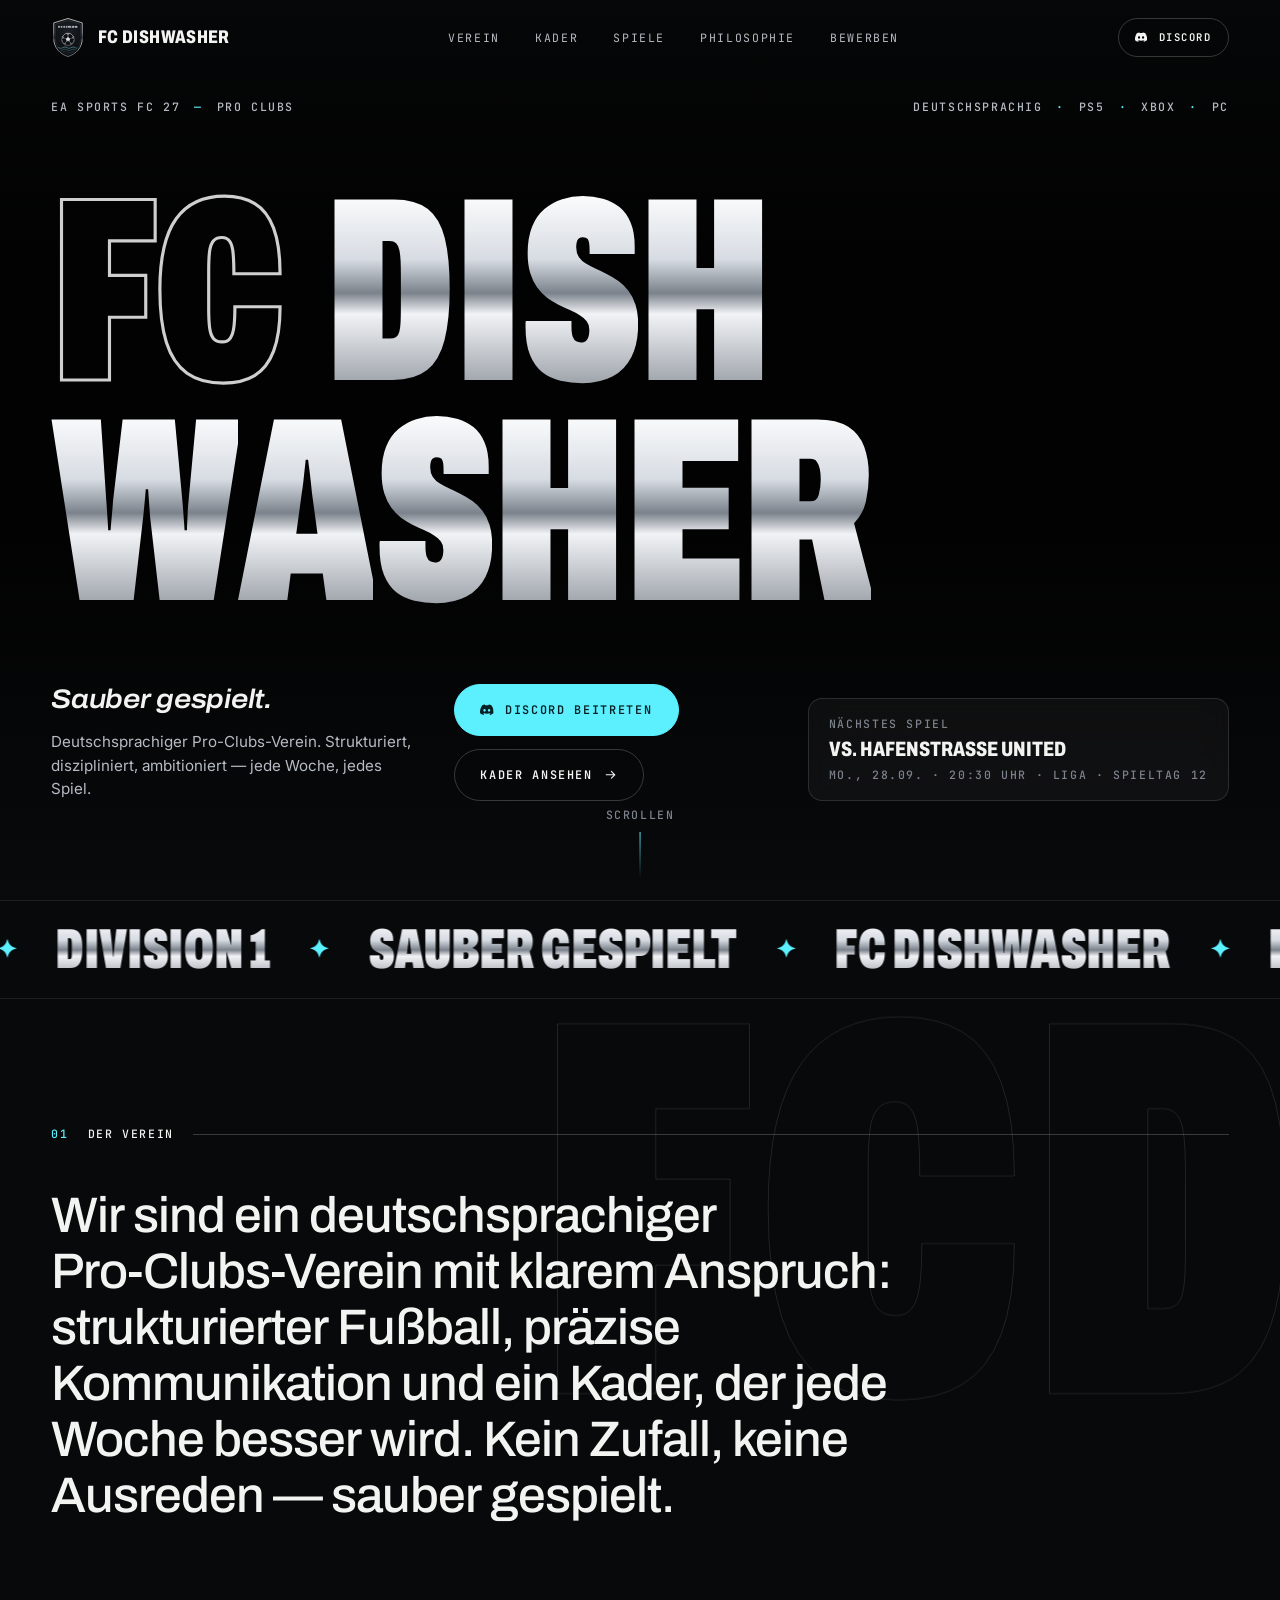
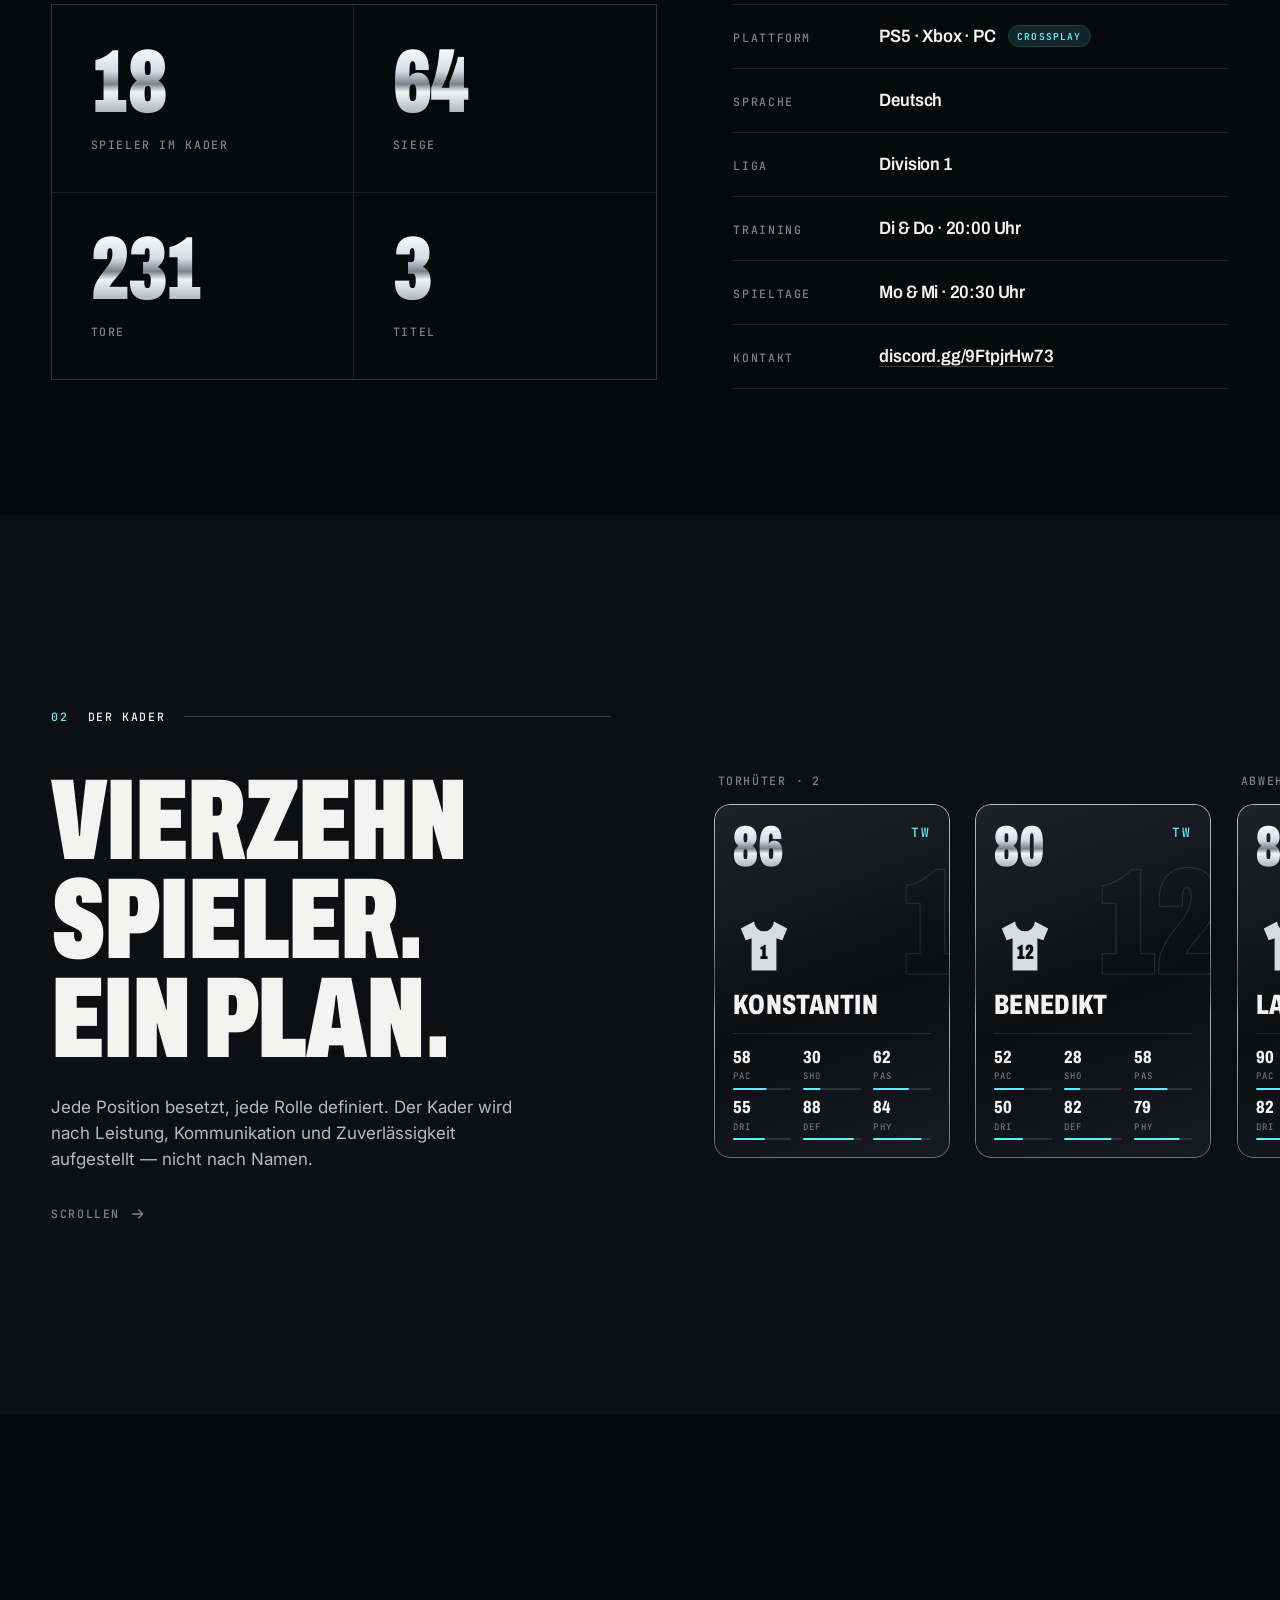
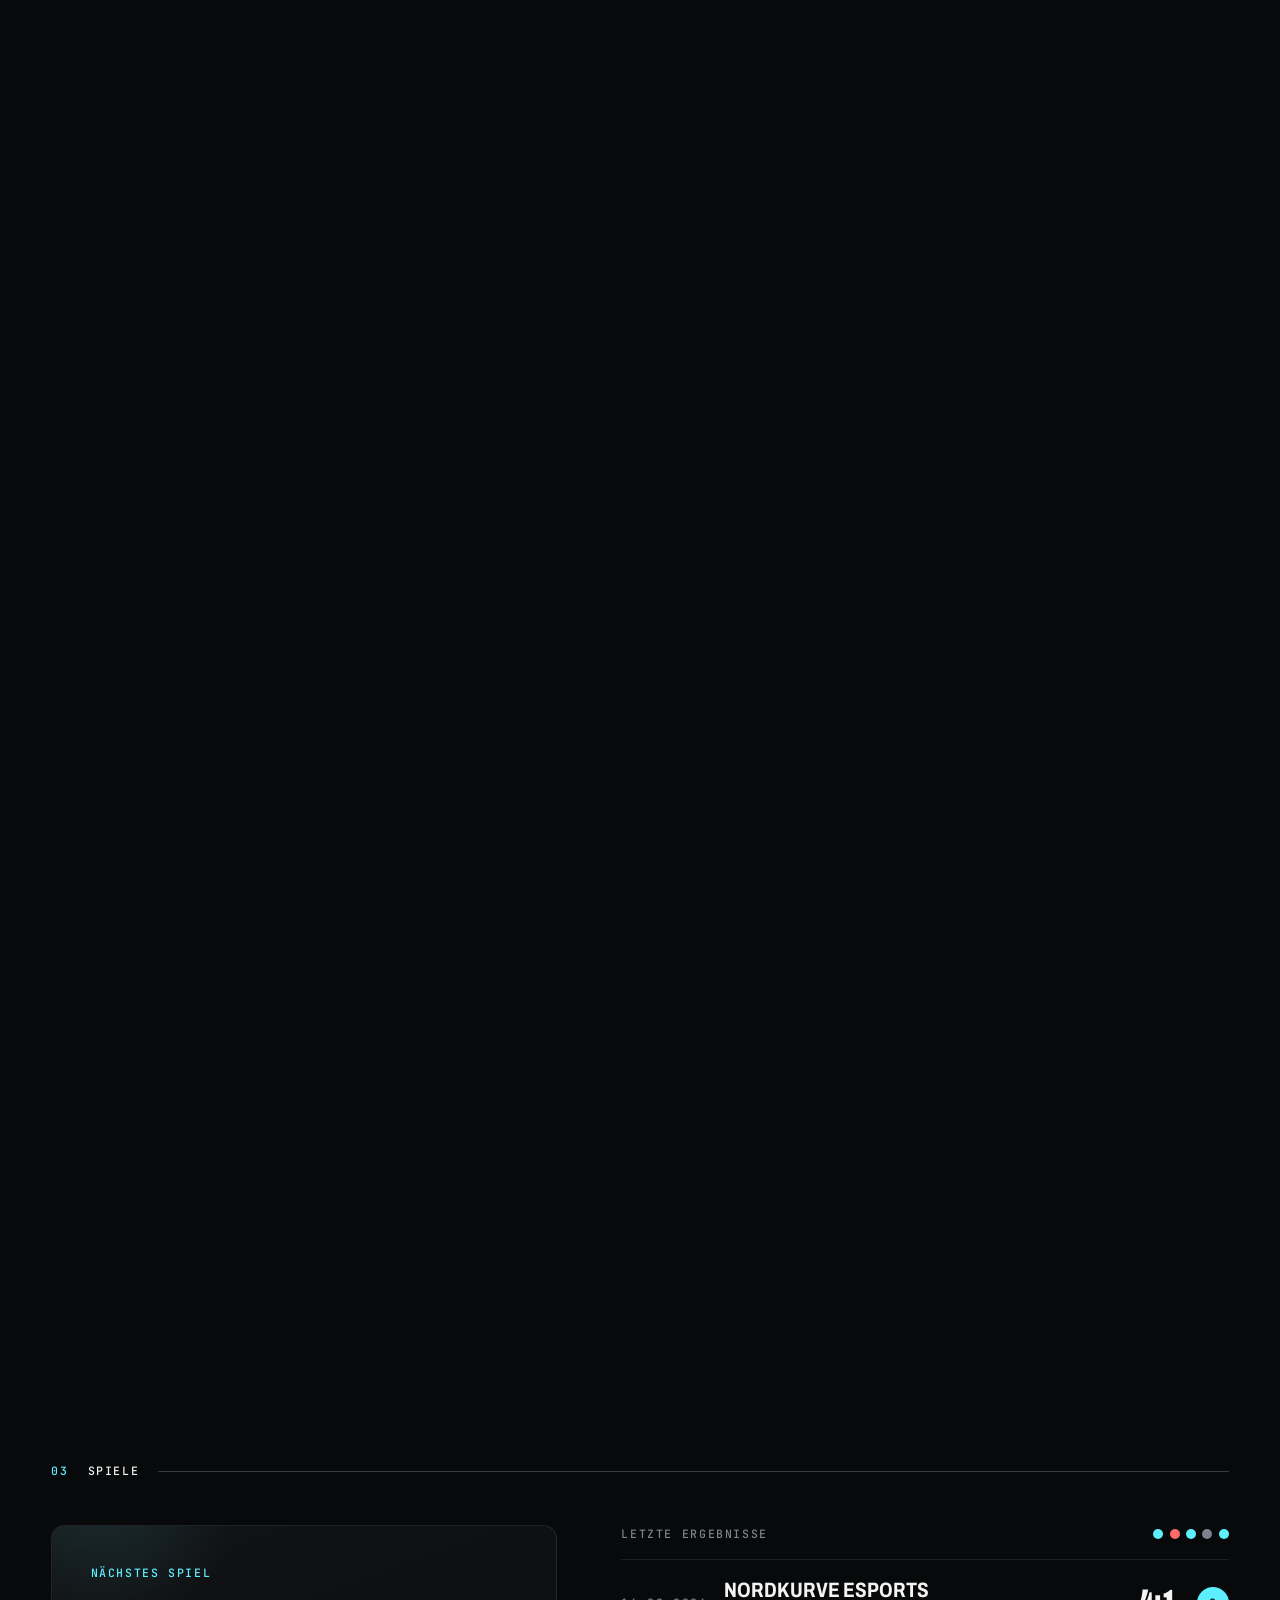
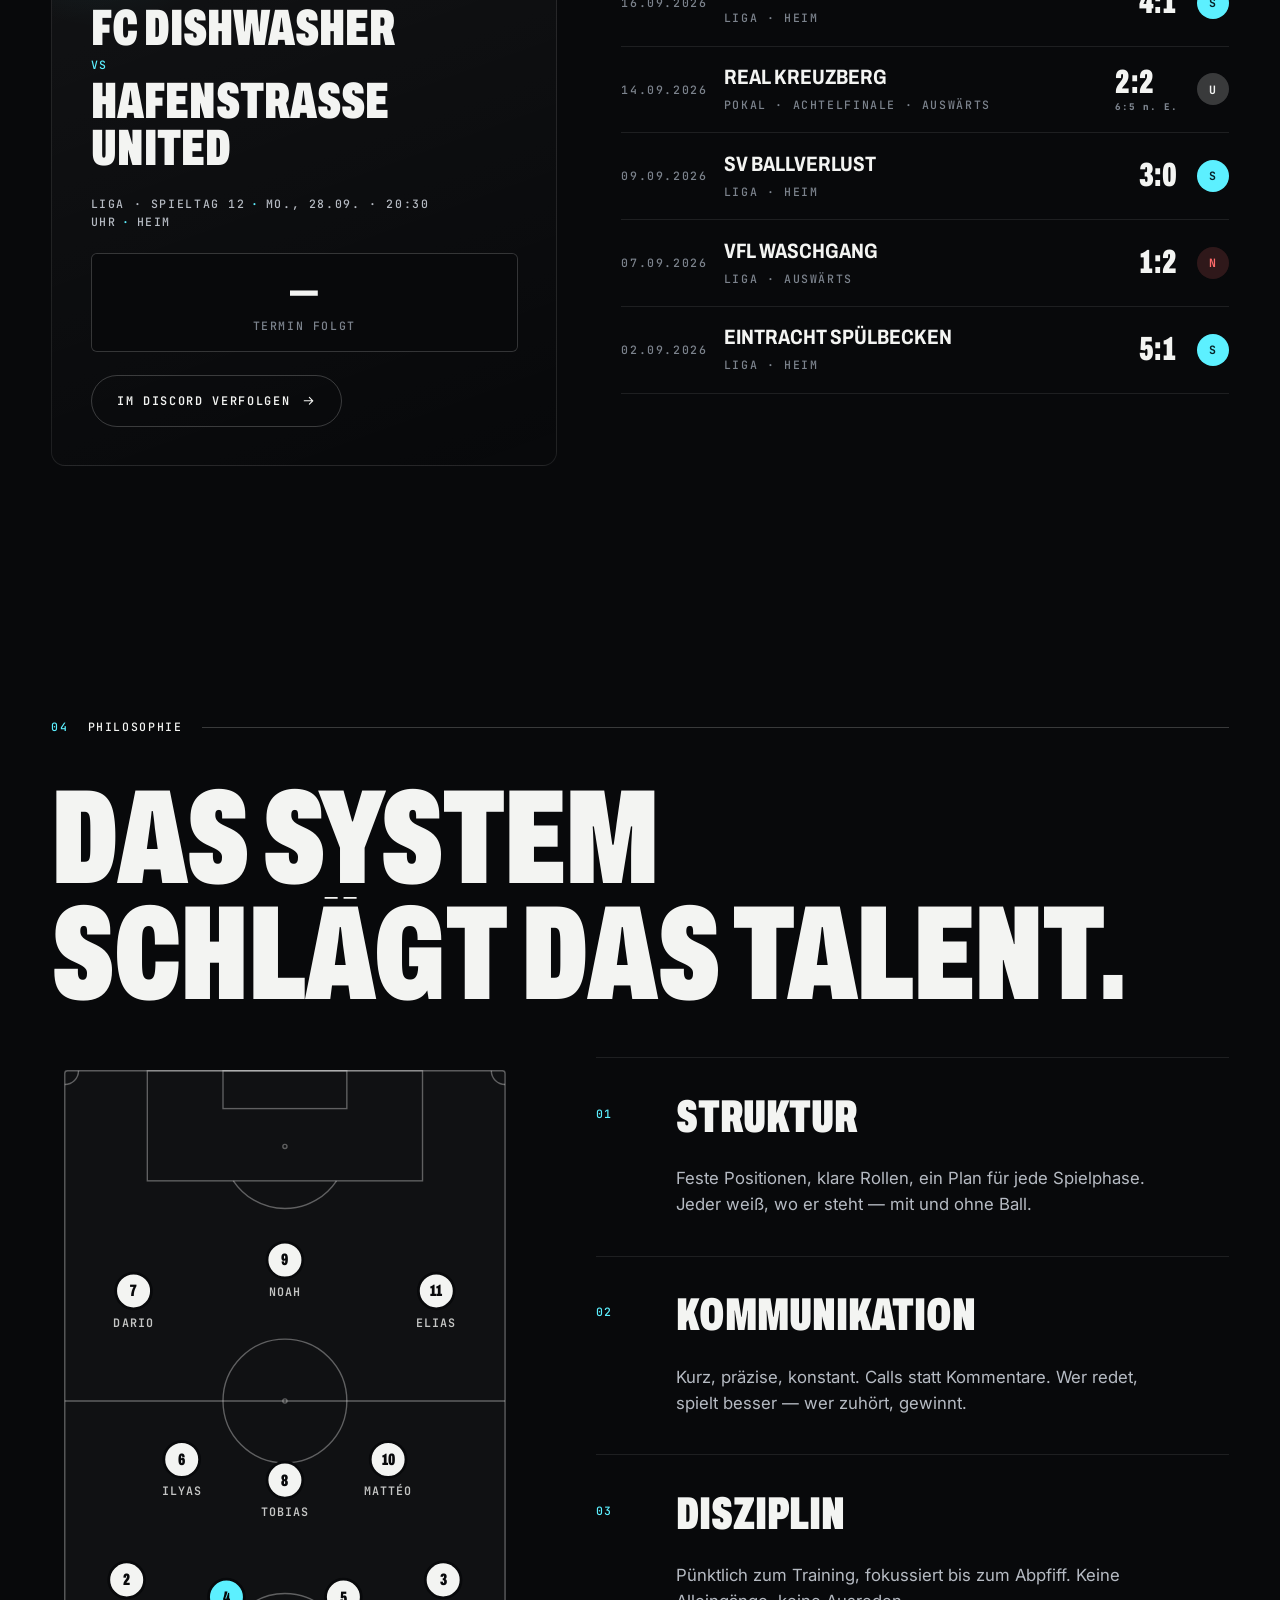
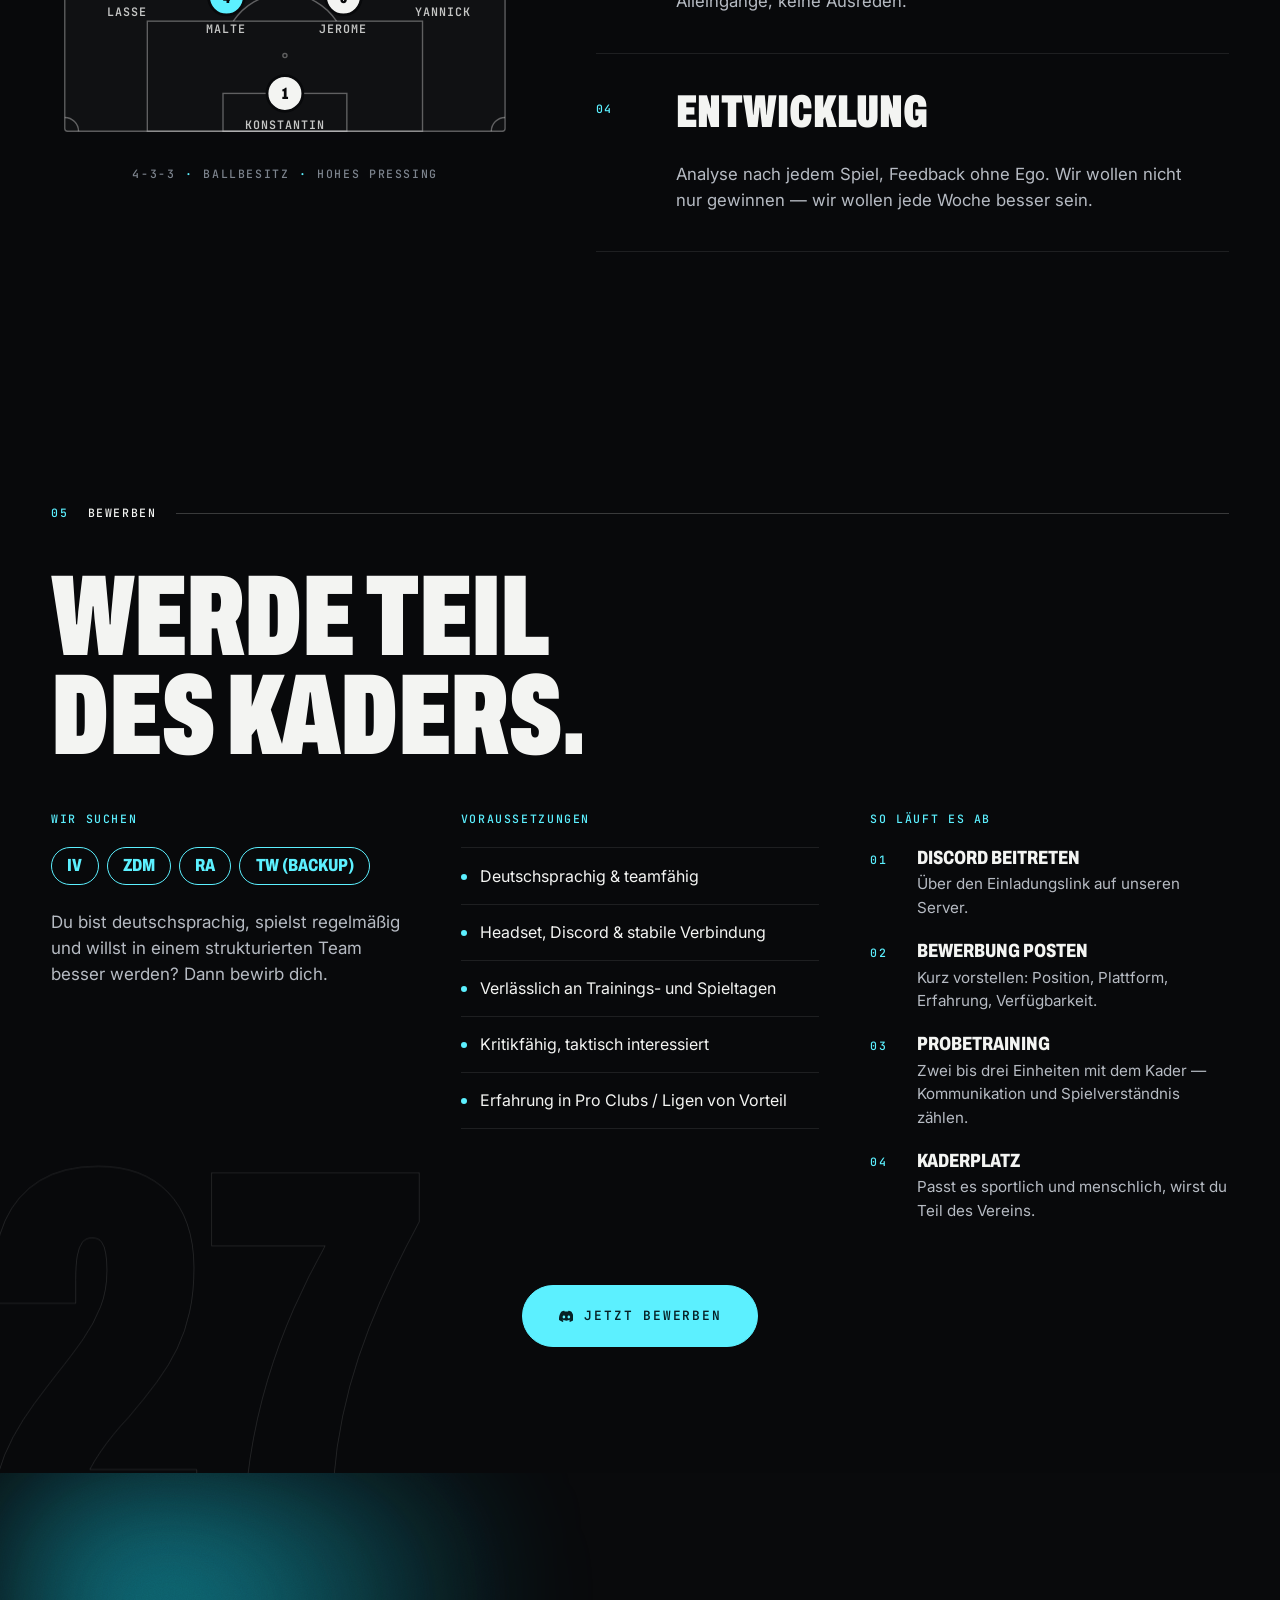
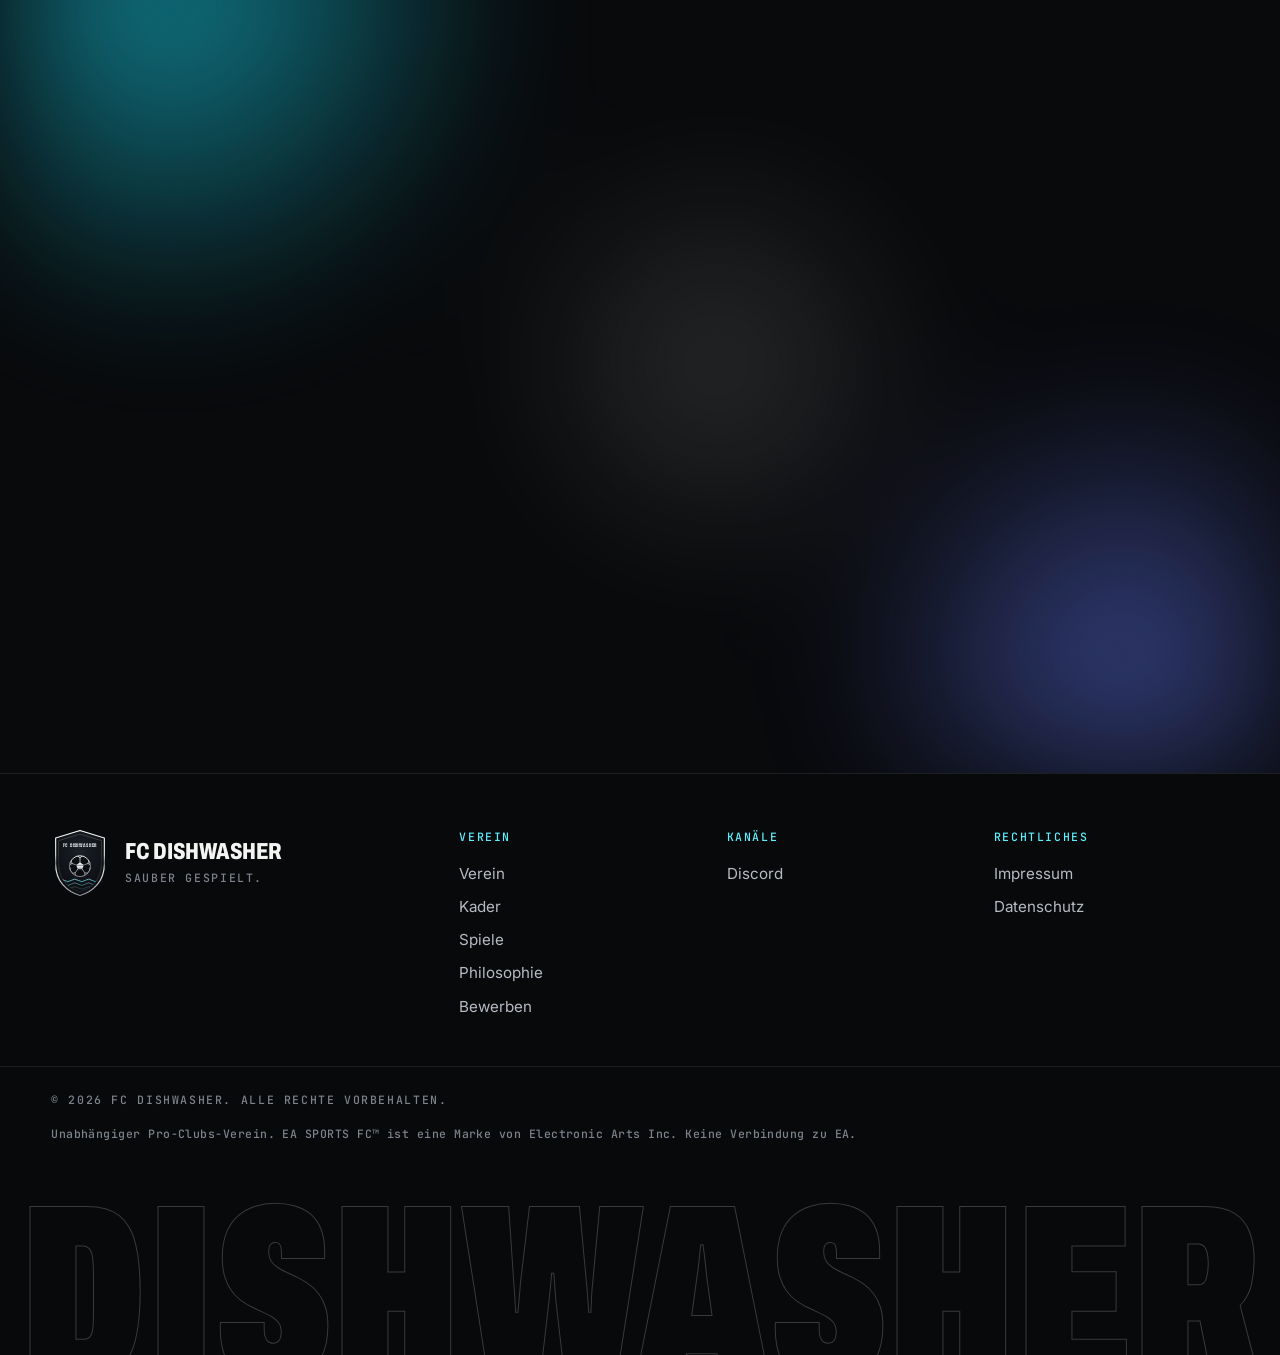
==== index.html @ 201e3e4f "Add FC Dishwasher club website Static, build-free site for the German-speaking EA SPORTS FC 27 Pro C" ====
<!DOCTYPE html>
<html lang="de">
<head>
  <meta charset="utf-8">
  <meta name="viewport" content="width=device-width, initial-scale=1, viewport-fit=cover">
  <title>FC Dishwasher — Pro Clubs · EA SPORTS FC 27</title>
  <meta name="description" content="FC Dishwasher ist ein deutschsprachiger Pro-Clubs-Verein in EA SPORTS FC 27. Strukturiert, diszipliniert, ambitioniert. Sauber gespielt.">
  <meta name="theme-color" content="#08090b">
  <meta name="color-scheme" content="dark">
  <link rel="icon" href="assets/favicon.svg" type="image/svg+xml">
  <link rel="apple-touch-icon" href="assets/apple-touch-icon.png">
  <meta property="og:type" content="website">
  <meta property="og:site_name" content="FC Dishwasher">
  <meta property="og:title" content="FC Dishwasher — Sauber gespielt.">
  <meta property="og:description" content="Deutschsprachiger Pro-Clubs-Verein in EA SPORTS FC 27. Strukturiert, diszipliniert, ambitioniert.">
  <meta property="og:image" content="https://crypt0nly.github.io/fc-dishwasher-website/assets/og.jpg">
  <meta property="og:image:width" content="1200">
  <meta property="og:image:height" content="630">
  <meta property="og:url" content="https://crypt0nly.github.io/fc-dishwasher-website/">
  <meta property="og:locale" content="de_DE">
  <meta name="twitter:card" content="summary_large_image">
  <link rel="preload" href="assets/fonts/Archivo-normal-latin.woff2" as="font" type="font/woff2" crossorigin>
  <link rel="preload" href="assets/fonts/Inter-normal-latin.woff2" as="font" type="font/woff2" crossorigin>
  <link rel="preload" href="assets/fonts/JetBrainsMono-normal-latin.woff2" as="font" type="font/woff2" crossorigin>
  <link rel="stylesheet" href="css/fonts.css">
  <link rel="stylesheet" href="css/styles.css">
</head>
<body data-theme="dark">
  <a class="skip-link" href="#main">Zum Inhalt springen</a>

  <svg class="sprite" aria-hidden="true" focusable="false">
    <defs>
    <linearGradient id="fcd-chrome" x1="0" y1="0" x2="0" y2="1">
    <stop offset="0" stop-color="#ffffff"/><stop offset="0.38" stop-color="#cfd4db"/>
    <stop offset="0.5" stop-color="#737a84"/><stop offset="0.6" stop-color="#eef1f4"/>
    <stop offset="1" stop-color="#8b9199"/>
    </linearGradient>
    <linearGradient id="fcd-ice" x1="0" y1="0" x2="1" y2="1">
    <stop offset="0" stop-color="#bffbff"/><stop offset="1" stop-color="#3fd7ec"/>
    </linearGradient>
    <radialGradient id="fcd-inner" cx="0.5" cy="0.32" r="0.8">
    <stop offset="0" stop-color="#1b2027"/><stop offset="1" stop-color="#07080a"/>
    </radialGradient>
    <clipPath id="fcd-clip"><path d="M100 20 L174 43 V124 C174 176 140 208 100 220 C60 208 26 176 26 124 V43 Z"/></clipPath>
    </defs>
    <symbol id="crest" viewBox="0 0 200 240">
      <path d="M100 8 L184 34 V124 C184 182 146 218 100 232 C54 218 16 182 16 124 V34 Z" fill="url(#fcd-inner)" stroke="url(#fcd-chrome)" stroke-width="4" stroke-linejoin="round"/>
      <path d="M100 20 L174 43 V124 C174 176 140 208 100 220 C60 208 26 176 26 124 V43 Z" fill="none" stroke="url(#fcd-chrome)" stroke-width="1" opacity="0.55"/>
      <text x="100" y="66" text-anchor="middle" fill="url(#fcd-chrome)" font-family="Archivo, 'Arial Narrow', Impact, sans-serif" font-weight="900" font-stretch="62%" font-size="18" letter-spacing="1.4" textLength="118" lengthAdjust="spacingAndGlyphs">FC DISHWASHER</text>
      <path d="M40 80 H160" stroke="url(#fcd-chrome)" stroke-width="1.2" opacity="0.7"/>
      <g clip-path="url(#fcd-clip)" fill="none" stroke="url(#fcd-ice)" stroke-width="2.4" stroke-linecap="round">
      <path d="M22 180 q12 -9 24 0 t24 0 t24 0 t24 0 t24 0 t24 0 t24 0" opacity="1"/>
      <path d="M22 193 q12 -9 24 0 t24 0 t24 0 t24 0 t24 0 t24 0 t24 0" opacity="0.6"/>
      <path d="M22 206 q12 -9 24 0 t24 0 t24 0 t24 0 t24 0 t24 0 t24 0" opacity="0.3"/>
      </g>
      <g transform="translate(0 0.00)">
      <circle cx="100.00" cy="131.00" r="36.00" fill="#0b0d10" stroke="url(#fcd-chrome)" stroke-width="3"/>
      <path d="M100.00 117.50 L112.84 126.83 L107.94 141.92 L92.06 141.92 L87.16 126.83 Z" fill="url(#fcd-chrome)"/>
      <path d="M100.00 117.50 L100.00 102.00 M100.00 102.00 L92.72 96.71 M100.00 102.00 L107.28 96.71 M112.84 126.83 L127.58 122.04 M127.58 122.04 L130.36 113.48 M127.58 122.04 L134.86 127.33 M107.94 141.92 L117.05 154.46 M117.05 154.46 L126.05 154.46 M117.05 154.46 L114.26 163.02 M92.06 141.92 L82.95 154.46 M82.95 154.46 L85.74 163.02 M82.95 154.46 L73.95 154.46 M87.16 126.83 L72.42 122.04 M72.42 122.04 L65.14 127.33 M72.42 122.04 L69.64 113.48" fill="none" stroke="url(#fcd-chrome)" stroke-width="2.4" stroke-linecap="round" stroke-linejoin="round"/>
      </g>
    </symbol>
    <symbol id="icon-discord" viewBox="0 0 24 24">
      <path fill="currentColor" d="M20.317 4.37a19.791 19.791 0 0 0-4.885-1.515.074.074 0 0 0-.079.037c-.21.375-.444.864-.608 1.25a18.27 18.27 0 0 0-5.487 0 12.64 12.64 0 0 0-.617-1.25.077.077 0 0 0-.079-.037A19.736 19.736 0 0 0 3.677 4.37a.07.07 0 0 0-.032.027C.533 9.046-.32 13.58.099 18.057a.082.082 0 0 0 .031.057 19.9 19.9 0 0 0 5.993 3.03.078.078 0 0 0 .084-.028c.462-.63.874-1.295 1.226-1.994a.076.076 0 0 0-.041-.106 13.107 13.107 0 0 1-1.872-.892.077.077 0 0 1-.008-.128 10.2 10.2 0 0 0 .372-.292.074.074 0 0 1 .077-.01c3.928 1.793 8.18 1.793 12.062 0a.074.074 0 0 1 .078.01c.12.098.246.198.373.292a.077.077 0 0 1-.006.127 12.299 12.299 0 0 1-1.873.892.077.077 0 0 0-.041.107c.36.698.772 1.362 1.225 1.993a.076.076 0 0 0 .084.028 19.839 19.839 0 0 0 6.002-3.03.077.077 0 0 0 .032-.054c.5-5.177-.838-9.674-3.549-13.66a.061.061 0 0 0-.031-.03zM8.02 15.33c-1.183 0-2.157-1.085-2.157-2.419 0-1.333.956-2.419 2.157-2.419 1.21 0 2.176 1.096 2.157 2.42 0 1.333-.956 2.418-2.157 2.418zm7.975 0c-1.183 0-2.157-1.085-2.157-2.419 0-1.333.955-2.419 2.157-2.419 1.21 0 2.176 1.096 2.157 2.42 0 1.333-.946 2.418-2.157 2.418z"/>
    </symbol>
    <symbol id="icon-arrow" viewBox="0 0 24 24">
      <path fill="none" stroke="currentColor" stroke-width="2" stroke-linecap="round" stroke-linejoin="round" d="M4 12h15M13 6l6 6-6 6"/>
    </symbol>
    <symbol id="icon-jersey" viewBox="0 0 24 24">
      <path fill="currentColor" d="M8.2 2.5 3 5.2l1.9 4.6 2.3-.8v12.5h9.6V9l2.3.8L21 5.2l-5.2-2.7a3.8 3.8 0 0 1-7.6 0Z"/>
    </symbol>
  </svg>

  <!-- Preloader -->
  <div class="preloader" id="preloader">
    <div class="preloader__inner">
      <svg class="preloader__crest" aria-hidden="true"><use href="#crest"/></svg>
      <div class="preloader__label mono">FC Dishwasher <i>·</i> Pro Clubs</div>
    </div>
    <div class="preloader__count" aria-hidden="true"><span id="preloader-count">00</span></div>
    <div class="preloader__bar" aria-hidden="true"><span id="preloader-bar"></span></div>
  </div>

  <!-- Custom cursor (desktop only) -->
  <div class="cursor" id="cursor" aria-hidden="true">
    <div class="cursor__dot"></div>
    <div class="cursor__ring"><span class="cursor__label" id="cursor-label"></span></div>
  </div>

  <!-- Navigation -->
  <header class="nav" id="nav">
    <a class="nav__brand" href="#top" aria-label="FC Dishwasher – zur Startseite">
      <svg class="nav__crest" aria-hidden="true"><use href="#crest"/></svg>
      <span class="nav__wordmark">FC Dishwasher</span>
    </a>
    <nav class="nav__links" aria-label="Hauptnavigation">
      <a href="#verein" data-nav>Verein</a>
      <a href="#kader" data-nav>Kader</a>
      <a href="#spiele" data-nav>Spiele</a>
      <a href="#philosophie" data-nav>Philosophie</a>
      <a href="#bewerben" data-nav>Bewerben</a>
    </nav>
    <div class="nav__actions">
      <a class="btn btn--small btn--discord magnetic" href="https://discord.gg/9FtpjrHw73" target="_blank" rel="noopener">
        <svg class="btn__icon" aria-hidden="true"><use href="#icon-discord"/></svg>
        <span>Discord</span>
      </a>
      <button class="nav__burger" id="burger" type="button" aria-label="Menü öffnen" aria-expanded="false" aria-controls="menu">
        <span></span><span></span>
      </button>
    </div>
  </header>

  <!-- Fullscreen menu (mobile) -->
  <div class="menu" id="menu" aria-hidden="true">
    <nav class="menu__links" aria-label="Mobile Navigation">
      <a href="#verein"><span class="mono">01</span>Verein</a>
      <a href="#kader"><span class="mono">02</span>Kader</a>
      <a href="#spiele"><span class="mono">03</span>Spiele</a>
      <a href="#philosophie"><span class="mono">04</span>Philosophie</a>
      <a href="#bewerben"><span class="mono">05</span>Bewerben</a>
    </nav>
    <div class="menu__footer">
      <a class="btn btn--primary" href="https://discord.gg/9FtpjrHw73" target="_blank" rel="noopener">
        <svg class="btn__icon" aria-hidden="true"><use href="#icon-discord"/></svg><span>Discord beitreten</span>
      </a>
      <span class="mono">Sauber gespielt.</span>
    </div>
  </div>

  <main id="main">

    <!-- ============ HERO ============ -->
    <section class="hero" id="top">
      <canvas class="hero__canvas" id="hero-canvas" aria-hidden="true"></canvas>
      <div class="hero__veil" aria-hidden="true"></div>
      <div class="hero__grain" aria-hidden="true"></div>

      <div class="hero__top container">
        <span class="mono hero__meta">EA SPORTS FC 27 <i>—</i> Pro Clubs</span>
        <span class="mono hero__meta hero__meta--right">Deutschsprachig <i>·</i> PS5 <i>·</i> Xbox <i>·</i> PC</span>
      </div>

      <div class="hero__content container">
        <h1 class="hero__title" id="hero-title">
          <span class="hero__line"><span class="hero__outline">FC</span> <span class="hero__solid">Dish</span></span>
          <span class="hero__line"><span class="hero__solid">washer</span></span>
        </h1>
      </div>

      <div class="hero__bottom container">
        <div class="hero__motto">
          <span class="hero__motto-text">Sauber gespielt.</span>
          <p>Deutschsprachiger Pro-Clubs-Verein. Strukturiert, diszipliniert, ambitioniert — jede Woche, jedes Spiel.</p>
        </div>
        <div class="hero__cta">
          <a class="btn btn--primary magnetic" href="https://discord.gg/9FtpjrHw73" target="_blank" rel="noopener">
            <svg class="btn__icon" aria-hidden="true"><use href="#icon-discord"/></svg><span>Discord beitreten</span>
          </a>
          <a class="btn btn--ghost magnetic" href="#kader"><span>Kader ansehen</span><svg class="btn__icon btn__icon--after" aria-hidden="true"><use href="#icon-arrow"/></svg></a>
        </div>
        <a class="hero__next" href="#spiele" id="hero-next">
          <span class="mono">Nächstes Spiel</span>
          <strong id="hero-next-opp">—</strong>
          <span class="mono" id="hero-next-date">—</span>
        </a>
      </div>

      <div class="hero__scroll mono" aria-hidden="true"><span>Scrollen</span><i></i></div>
    </section>

    <!-- ============ MARQUEE ============ -->
    <div class="marquee" aria-hidden="true">
      <div class="marquee__track" id="marquee-track">
        <div class="marquee__group">
          <span>Sauber gespielt</span><i>✦</i><span>FC Dishwasher</span><i>✦</i><span>Pro Clubs</span><i>✦</i><span>EA SPORTS FC 27</span><i>✦</i><span>Deutschsprachig</span><i>✦</i><span>Division 1</span><i>✦</i>
        </div>
      </div>
    </div>

    <!-- ============ VEREIN ============ -->
    <section class="section verein" id="verein">
      <div class="watermark" aria-hidden="true" data-parallax="0.15">FCD</div>
      <div class="container">
        <header class="section__head">
          <span class="section__index mono">01</span>
          <span class="section__label mono">Der Verein</span>
        </header>
        <p class="statement" data-scrub-words>
          Wir sind ein deutschsprachiger Pro-Clubs-Verein mit klarem Anspruch: strukturierter Fußball, präzise Kommunikation und ein Kader, der jede Woche besser wird. Kein Zufall, keine Ausreden — sauber gespielt.
        </p>
        <div class="verein__grid">
          <ul class="stats" id="stats" aria-label="Vereinsstatistik"></ul>
          <dl class="facts" id="facts">
            <div class="facts__row" data-reveal><dt class="mono">Plattform</dt><dd>PS5 · Xbox · PC <span class="facts__tag">Crossplay</span></dd></div>
            <div class="facts__row" data-reveal><dt class="mono">Sprache</dt><dd>Deutsch</dd></div>
            <div class="facts__row" data-reveal><dt class="mono">Liga</dt><dd id="fact-league">Division 1</dd></div>
            <div class="facts__row" data-reveal><dt class="mono">Training</dt><dd id="fact-training">Di &amp; Do · 20:00 Uhr</dd></div>
            <div class="facts__row" data-reveal><dt class="mono">Spieltage</dt><dd id="fact-matchdays">Mo &amp; Mi · 20:30 Uhr</dd></div>
            <div class="facts__row" data-reveal><dt class="mono">Kontakt</dt><dd><a href="https://discord.gg/9FtpjrHw73" target="_blank" rel="noopener">discord.gg/9FtpjrHw73</a></dd></div>
          </dl>
        </div>
      </div>
    </section>

    <!-- ============ KADER ============ -->
    <section class="section kader" id="kader">
      <div class="kader__pin" id="kader-pin">
        <div class="kader__track" id="squad-track">
          <div class="kader__intro">
            <header class="section__head">
              <span class="section__index mono">02</span>
              <span class="section__label mono">Der Kader</span>
            </header>
            <h2 class="section__title" data-split-lines>Vierzehn<br>Spieler.<br>Ein Plan.</h2>
            <p class="kader__text">Jede Position besetzt, jede Rolle definiert. Der Kader wird nach Leistung, Kommunikation und Zuverlässigkeit aufgestellt — nicht nach Namen.</p>
            <div class="kader__hint mono"><span>Scrollen</span><svg class="kader__hint-icon" aria-hidden="true"><use href="#icon-arrow"/></svg></div>
          </div>
          <!-- Player cards are rendered from js/data.js -->
        </div>
      </div>
    </section>

    <!-- ============ SPIELE ============ -->
    <section class="section spiele" id="spiele">
      <div class="container">
        <header class="section__head">
          <span class="section__index mono">03</span>
          <span class="section__label mono">Spiele</span>
        </header>
        <div class="spiele__grid">
          <article class="next-match" id="next-match" data-reveal>
            <span class="next-match__label mono">Nächstes Spiel</span>
            <div class="next-match__teams">
              <span class="next-match__team">FC Dishwasher</span>
              <span class="next-match__vs mono">vs</span>
              <span class="next-match__team" id="nm-opponent">—</span>
            </div>
            <div class="next-match__meta mono"><span id="nm-competition">—</span><i>·</i><span id="nm-date">—</span><i>·</i><span id="nm-venue">—</span></div>
            <div class="countdown" id="countdown" aria-live="polite">
              <div class="countdown__unit"><span class="countdown__value" data-cd="d">00</span><span class="mono">Tage</span></div>
              <div class="countdown__unit"><span class="countdown__value" data-cd="h">00</span><span class="mono">Std.</span></div>
              <div class="countdown__unit"><span class="countdown__value" data-cd="m">00</span><span class="mono">Min.</span></div>
              <div class="countdown__unit"><span class="countdown__value" data-cd="s">00</span><span class="mono">Sek.</span></div>
            </div>
            <a class="btn btn--ghost magnetic" href="https://discord.gg/9FtpjrHw73" target="_blank" rel="noopener"><span>Im Discord verfolgen</span><svg class="btn__icon btn__icon--after" aria-hidden="true"><use href="#icon-arrow"/></svg></a>
          </article>

          <div class="results">
            <div class="results__head" data-reveal>
              <span class="mono">Letzte Ergebnisse</span>
              <div class="form" id="form" aria-label="Formkurve"></div>
            </div>
            <ol class="results__list" id="results"></ol>
          </div>
        </div>
      </div>
    </section>

    <!-- ============ PHILOSOPHIE ============ -->
    <section class="section philosophie" id="philosophie">
      <div class="container">
        <header class="section__head">
          <span class="section__index mono">04</span>
          <span class="section__label mono">Philosophie</span>
        </header>
        <h2 class="section__title section__title--xl" data-split-lines>Das System<br>schlägt das Talent.</h2>
        <div class="philosophie__grid">
          <div class="pitch-wrap" id="pitch-wrap">
            <svg class="pitch" id="pitch" viewBox="0 0 680 1000" aria-label="Formation 4-3-3" role="img"></svg>
            <div class="pitch__caption mono"><span id="formation-name">4-3-3</span><i>·</i><span>Ballbesitz</span><i>·</i><span>Hohes Pressing</span></div>
          </div>
          <ol class="principles">
            <li class="principle" data-reveal>
              <span class="principle__index mono">01</span>
              <h3>Struktur</h3>
              <p>Feste Positionen, klare Rollen, ein Plan für jede Spielphase. Jeder weiß, wo er steht — mit und ohne Ball.</p>
            </li>
            <li class="principle" data-reveal>
              <span class="principle__index mono">02</span>
              <h3>Kommunikation</h3>
              <p>Kurz, präzise, konstant. Calls statt Kommentare. Wer redet, spielt besser — wer zuhört, gewinnt.</p>
            </li>
            <li class="principle" data-reveal>
              <span class="principle__index mono">03</span>
              <h3>Disziplin</h3>
              <p>Pünktlich zum Training, fokussiert bis zum Abpfiff. Keine Alleingänge, keine Ausreden.</p>
            </li>
            <li class="principle" data-reveal>
              <span class="principle__index mono">04</span>
              <h3>Entwicklung</h3>
              <p>Analyse nach jedem Spiel, Feedback ohne Ego. Wir wollen nicht nur gewinnen — wir wollen jede Woche besser sein.</p>
            </li>
          </ol>
        </div>
      </div>
    </section>

    <!-- ============ BEWERBEN ============ -->
    <section class="section bewerben" id="bewerben">
      <div class="watermark watermark--right" aria-hidden="true" data-parallax="0.12">27</div>
      <div class="container">
        <header class="section__head">
          <span class="section__index mono">05</span>
          <span class="section__label mono">Bewerben</span>
        </header>
        <h2 class="section__title" data-split-lines>Werde Teil<br>des Kaders.</h2>
        <div class="bewerben__grid">
          <div class="bewerben__col" data-reveal>
            <span class="mono bewerben__label">Wir suchen</span>
            <ul class="chips" id="open-positions" aria-label="Offene Positionen"></ul>
            <p class="bewerben__text">Du bist deutschsprachig, spielst regelmäßig und willst in einem strukturierten Team besser werden? Dann bewirb dich.</p>
          </div>
          <div class="bewerben__col" data-reveal>
            <span class="mono bewerben__label">Voraussetzungen</span>
            <ul class="reqs">
              <li>Deutschsprachig &amp; teamfähig</li>
              <li>Headset, Discord &amp; stabile Verbindung</li>
              <li>Verlässlich an Trainings- und Spieltagen</li>
              <li>Kritikfähig, taktisch interessiert</li>
              <li>Erfahrung in Pro Clubs / Ligen von Vorteil</li>
            </ul>
          </div>
          <div class="bewerben__col" data-reveal>
            <span class="mono bewerben__label">So läuft es ab</span>
            <ol class="steps">
              <li><span class="mono">01</span><div><strong>Discord beitreten</strong><p>Über den Einladungslink auf unseren Server.</p></div></li>
              <li><span class="mono">02</span><div><strong>Bewerbung posten</strong><p>Kurz vorstellen: Position, Plattform, Erfahrung, Verfügbarkeit.</p></div></li>
              <li><span class="mono">03</span><div><strong>Probetraining</strong><p>Zwei bis drei Einheiten mit dem Kader — Kommunikation und Spielverständnis zählen.</p></div></li>
              <li><span class="mono">04</span><div><strong>Kaderplatz</strong><p>Passt es sportlich und menschlich, wirst du Teil des Vereins.</p></div></li>
            </ol>
          </div>
        </div>
        <div class="bewerben__cta" data-reveal>
          <a class="btn btn--primary btn--large magnetic" href="https://discord.gg/9FtpjrHw73" target="_blank" rel="noopener">
            <svg class="btn__icon" aria-hidden="true"><use href="#icon-discord"/></svg><span>Jetzt bewerben</span>
          </a>
        </div>
      </div>
    </section>

    <!-- ============ DISCORD CTA ============ -->
    <section class="cta" id="discord">
      <div class="cta__bg" aria-hidden="true"><span></span><span></span><span></span></div>
      <div class="cta__grain" aria-hidden="true"></div>
      <div class="container cta__inner">
        <span class="mono cta__label">Community</span>
        <h2 class="cta__title" data-split-lines>Der Verein<br>lebt im Discord.</h2>
        <p class="cta__text">Spieltage, Taktik, Bewerbungen, Stammtisch — alles an einem Ort. Komm vorbei, sag Hallo, spiel mit.</p>
        <a class="btn btn--primary btn--xl magnetic" href="https://discord.gg/9FtpjrHw73" target="_blank" rel="noopener">
          <svg class="btn__icon" aria-hidden="true"><use href="#icon-discord"/></svg><span>Server beitreten</span>
        </a>
        <span class="mono cta__url">discord.gg/9FtpjrHw73</span>
      </div>
    </section>
  </main>

  <!-- ============ FOOTER ============ -->
  <footer class="footer">
    <div class="container footer__grid">
      <div class="footer__brand">
        <svg class="footer__crest" aria-hidden="true"><use href="#crest"/></svg>
        <div>
          <span class="footer__wordmark">FC Dishwasher</span>
          <span class="mono footer__tag">Sauber gespielt.</span>
        </div>
      </div>
      <nav class="footer__nav" aria-label="Fußnavigation">
        <span class="mono footer__heading">Verein</span>
        <a href="#verein">Verein</a>
        <a href="#kader">Kader</a>
        <a href="#spiele">Spiele</a>
        <a href="#philosophie">Philosophie</a>
        <a href="#bewerben">Bewerben</a>
      </nav>
      <div class="footer__nav" id="footer-social">
        <span class="mono footer__heading">Kanäle</span>
        <a href="https://discord.gg/9FtpjrHw73" target="_blank" rel="noopener">Discord</a>
      </div>
      <nav class="footer__nav" aria-label="Rechtliches">
        <span class="mono footer__heading">Rechtliches</span>
        <a href="impressum.html">Impressum</a>
        <a href="datenschutz.html">Datenschutz</a>
      </nav>
    </div>
    <div class="container footer__bottom">
      <span class="mono">© <span id="year">2026</span> FC Dishwasher. Alle Rechte vorbehalten.</span>
      <span class="mono footer__disclaimer">Unabhängiger Pro-Clubs-Verein. EA SPORTS FC™ ist eine Marke von Electronic Arts Inc. Keine Verbindung zu EA.</span>
    </div>
    <div class="footer__giant" aria-hidden="true">Dishwasher</div>
  </footer>

  <script src="js/vendor/gsap.min.js"></script>
  <script src="js/vendor/ScrollTrigger.min.js"></script>
  <script src="js/vendor/SplitText.min.js"></script>
  <script src="js/vendor/lenis.min.js"></script>
  <script src="js/data.js"></script>
  <script src="js/hero-shader.js"></script>
  <script src="js/main.js"></script>
</body>
</html>
---- css/fonts.css ----
/* Self-hosted fonts (SIL Open Font License) — Archivo, Inter, JetBrains Mono */
/* Archivo italic latin-ext */
@font-face {
  font-family: 'Archivo';
  font-style: italic;
  font-weight: 100 900;
  font-stretch: 62% 125%;
  font-display: swap;
  src: url(../assets/fonts/Archivo-italic-latin-ext.woff2) format('woff2');
  unicode-range: U+0100-02BA, U+02BD-02C5, U+02C7-02CC, U+02CE-02D7, U+02DD-02FF, U+0304, U+0308, U+0329, U+1D00-1DBF, U+1E00-1E9F, U+1EF2-1EFF, U+2020, U+20A0-20AB, U+20AD-20C0, U+2113, U+2C60-2C7F, U+A720-A7FF;
}
/* Archivo italic latin */
@font-face {
  font-family: 'Archivo';
  font-style: italic;
  font-weight: 100 900;
  font-stretch: 62% 125%;
  font-display: swap;
  src: url(../assets/fonts/Archivo-italic-latin.woff2) format('woff2');
  unicode-range: U+0000-00FF, U+0131, U+0152-0153, U+02BB-02BC, U+02C6, U+02DA, U+02DC, U+0304, U+0308, U+0329, U+2000-206F, U+20AC, U+2122, U+2191, U+2193, U+2212, U+2215, U+FEFF, U+FFFD;
}
/* Archivo normal latin-ext */
@font-face {
  font-family: 'Archivo';
  font-style: normal;
  font-weight: 100 900;
  font-stretch: 62% 125%;
  font-display: swap;
  src: url(../assets/fonts/Archivo-normal-latin-ext.woff2) format('woff2');
  unicode-range: U+0100-02BA, U+02BD-02C5, U+02C7-02CC, U+02CE-02D7, U+02DD-02FF, U+0304, U+0308, U+0329, U+1D00-1DBF, U+1E00-1E9F, U+1EF2-1EFF, U+2020, U+20A0-20AB, U+20AD-20C0, U+2113, U+2C60-2C7F, U+A720-A7FF;
}
/* Archivo normal latin */
@font-face {
  font-family: 'Archivo';
  font-style: normal;
  font-weight: 100 900;
  font-stretch: 62% 125%;
  font-display: swap;
  src: url(../assets/fonts/Archivo-normal-latin.woff2) format('woff2');
  unicode-range: U+0000-00FF, U+0131, U+0152-0153, U+02BB-02BC, U+02C6, U+02DA, U+02DC, U+0304, U+0308, U+0329, U+2000-206F, U+20AC, U+2122, U+2191, U+2193, U+2212, U+2215, U+FEFF, U+FFFD;
}
/* Inter italic latin-ext */
@font-face {
  font-family: 'Inter';
  font-style: italic;
  font-weight: 100 900;
  font-display: swap;
  src: url(../assets/fonts/Inter-italic-latin-ext.woff2) format('woff2');
  unicode-range: U+0100-02BA, U+02BD-02C5, U+02C7-02CC, U+02CE-02D7, U+02DD-02FF, U+0304, U+0308, U+0329, U+1D00-1DBF, U+1E00-1E9F, U+1EF2-1EFF, U+2020, U+20A0-20AB, U+20AD-20C0, U+2113, U+2C60-2C7F, U+A720-A7FF;
}
/* Inter italic latin */
@font-face {
  font-family: 'Inter';
  font-style: italic;
  font-weight: 100 900;
  font-display: swap;
  src: url(../assets/fonts/Inter-italic-latin.woff2) format('woff2');
  unicode-range: U+0000-00FF, U+0131, U+0152-0153, U+02BB-02BC, U+02C6, U+02DA, U+02DC, U+0304, U+0308, U+0329, U+2000-206F, U+20AC, U+2122, U+2191, U+2193, U+2212, U+2215, U+FEFF, U+FFFD;
}
/* Inter normal latin-ext */
@font-face {
  font-family: 'Inter';
  font-style: normal;
  font-weight: 100 900;
  font-display: swap;
  src: url(../assets/fonts/Inter-normal-latin-ext.woff2) format('woff2');
  unicode-range: U+0100-02BA, U+02BD-02C5, U+02C7-02CC, U+02CE-02D7, U+02DD-02FF, U+0304, U+0308, U+0329, U+1D00-1DBF, U+1E00-1E9F, U+1EF2-1EFF, U+2020, U+20A0-20AB, U+20AD-20C0, U+2113, U+2C60-2C7F, U+A720-A7FF;
}
/* Inter normal latin */
@font-face {
  font-family: 'Inter';
  font-style: normal;
  font-weight: 100 900;
  font-display: swap;
  src: url(../assets/fonts/Inter-normal-latin.woff2) format('woff2');
  unicode-range: U+0000-00FF, U+0131, U+0152-0153, U+02BB-02BC, U+02C6, U+02DA, U+02DC, U+0304, U+0308, U+0329, U+2000-206F, U+20AC, U+2122, U+2191, U+2193, U+2212, U+2215, U+FEFF, U+FFFD;
}
/* JetBrains Mono normal latin-ext */
@font-face {
  font-family: 'JetBrains Mono';
  font-style: normal;
  font-weight: 100 800;
  font-display: swap;
  src: url(../assets/fonts/JetBrainsMono-normal-latin-ext.woff2) format('woff2');
  unicode-range: U+0100-02BA, U+02BD-02C5, U+02C7-02CC, U+02CE-02D7, U+02DD-02FF, U+0304, U+0308, U+0329, U+1D00-1DBF, U+1E00-1E9F, U+1EF2-1EFF, U+2020, U+20A0-20AB, U+20AD-20C0, U+2113, U+2C60-2C7F, U+A720-A7FF;
}
/* JetBrains Mono normal latin */
@font-face {
  font-family: 'JetBrains Mono';
  font-style: normal;
  font-weight: 100 800;
  font-display: swap;
  src: url(../assets/fonts/JetBrainsMono-normal-latin.woff2) format('woff2');
  unicode-range: U+0000-00FF, U+0131, U+0152-0153, U+02BB-02BC, U+02C6, U+02DA, U+02DC, U+0304, U+0308, U+0329, U+2000-206F, U+20AC, U+2122, U+2191, U+2193, U+2212, U+2215, U+FEFF, U+FFFD;
}
---- css/styles.css ----
/* =====================================================================
   FC DISHWASHER — Stylesheet
   Tokens · Base · Preloader · Cursor · Nav · Hero · Sections · Footer
   ===================================================================== */

:root {
  --font-display: "Archivo", "Arial Narrow", "Helvetica Neue", Arial, sans-serif;
  --font-body: "Inter", system-ui, -apple-system, "Segoe UI", Roboto, sans-serif;
  --font-mono: "JetBrains Mono", ui-monospace, "SFMono-Regular", Menlo, Consolas, monospace;

  --bg: #08090b;
  --bg-2: #0d0f12;
  --bg-3: #14171b;
  --ink: #f3f4f2;
  --ink-2: #b6bbc3;
  --muted: #7c838d;
  --line: rgba(255, 255, 255, 0.09);
  --line-strong: rgba(255, 255, 255, 0.2);
  --accent: #5cf0ff;
  --accent-ink: #062126;
  --accent-soft: rgba(92, 240, 255, 0.12);
  --loss: #ff6b6b;
  --chrome: linear-gradient(180deg, #ffffff 0%, #d7dce3 34%, #7b828b 50%, #f1f3f6 60%, #8e949c 100%);

  --radius: 6px;
  --radius-lg: 14px;
  --container: 1680px;
  --gutter: clamp(1.25rem, 4vw, 4.5rem);
  --nav-h: 76px;
  --ease: cubic-bezier(0.22, 1, 0.36, 1);
  --ease-in-out: cubic-bezier(0.77, 0, 0.18, 1);
  --theme-speed: 0.8s;
}

[data-theme="light"] {
  --bg: #f1f0eb;
  --bg-2: #e8e7e1;
  --bg-3: #dedcd5;
  --ink: #0b0c0e;
  --ink-2: #3f434a;
  --muted: #6b7077;
  --line: rgba(0, 0, 0, 0.1);
  --line-strong: rgba(0, 0, 0, 0.24);
  --accent: #0a97ad;
  --accent-ink: #ffffff;
  --accent-soft: rgba(10, 151, 173, 0.12);
  --chrome: linear-gradient(180deg, #2a2f36 0%, #0b0c0e 45%, #4b525b 52%, #101317 62%, #2e343b 100%);
}

/* ---------- Base ---------- */
*, *::before, *::after { box-sizing: border-box; }
html { -webkit-text-size-adjust: 100%; scroll-behavior: auto; }
html.lenis, html.lenis body { height: auto; }
.lenis.lenis-smooth { scroll-behavior: auto !important; }
.lenis.lenis-smooth [data-lenis-prevent] { overscroll-behavior: contain; }
.lenis.lenis-stopped { overflow: hidden; }

body {
  margin: 0;
  background: var(--bg);
  color: var(--ink);
  font-family: var(--font-body);
  font-size: 1.0625rem;
  line-height: 1.55;
  -webkit-font-smoothing: antialiased;
  -moz-osx-font-smoothing: grayscale;
  overflow-x: clip;
  transition: background-color var(--theme-speed) var(--ease-in-out), color var(--theme-speed) var(--ease-in-out);
}
::selection { background: var(--accent); color: var(--accent-ink); }
img, svg { display: block; }
a { color: inherit; text-decoration: none; }
button { font: inherit; color: inherit; background: none; border: 0; cursor: pointer; }
ul, ol { padding: 0; margin: 0; }
h1, h2, h3, p { margin: 0; }
.sprite { position: absolute; width: 0; height: 0; overflow: hidden; }
.container { width: 100%; max-width: var(--container); margin-inline: auto; padding-inline: var(--gutter); }
.mono {
  font-family: var(--font-mono);
  font-size: 0.72rem;
  letter-spacing: 0.14em;
  text-transform: uppercase;
  color: var(--muted);
  font-weight: 500;
}
.skip-link { position: fixed; top: -100px; left: 1rem; z-index: 1000; background: var(--accent); color: var(--accent-ink); padding: 0.6rem 1rem; border-radius: var(--radius); font-family: var(--font-mono); font-size: 0.75rem; }
.skip-link:focus { top: 1rem; }
:focus-visible { outline: 2px solid var(--accent); outline-offset: 3px; }
.t-line { display: block; overflow: hidden; padding-bottom: 0.08em; margin-bottom: -0.08em; }
.t-line__inner { display: block; }

@media (hover: hover) and (pointer: fine) {
  body.has-cursor, body.has-cursor a, body.has-cursor button { cursor: none; }
}

/* ---------- Preloader ---------- */
.preloader {
  position: fixed; inset: 0; z-index: 900;
  background: #08090b; color: #f3f4f2;
  display: flex; align-items: center; justify-content: center;
}
.preloader__inner { display: flex; flex-direction: column; align-items: center; gap: 1.6rem; }
.preloader__crest { width: clamp(84px, 12vw, 140px); height: auto; aspect-ratio: 200 / 240; }
.preloader__label { color: #7c838d; }
.preloader__label i { font-style: normal; margin: 0 0.5em; color: var(--accent); }
.preloader__count {
  position: absolute; right: var(--gutter); bottom: calc(var(--gutter) - 0.1em);
  font-family: var(--font-display); font-weight: 900; font-stretch: 62%;
  font-size: clamp(4.5rem, 13vw, 12rem); line-height: 0.8; letter-spacing: -0.02em;
  font-variant-numeric: tabular-nums; color: #f3f4f2;
}
.preloader__bar { position: absolute; left: 0; bottom: 0; width: 100%; height: 2px; background: rgba(255, 255, 255, 0.08); }
.preloader__bar span { display: block; height: 100%; width: 0; background: var(--accent); }

/* ---------- Cursor ---------- */
.cursor { position: fixed; left: 0; top: 0; z-index: 950; pointer-events: none; mix-blend-mode: difference; display: none; }
@media (hover: hover) and (pointer: fine) { .cursor { display: block; } }
.cursor__dot { position: absolute; left: 0; top: 0; width: 6px; height: 6px; margin: -3px 0 0 -3px; border-radius: 50%; background: #fff; transition: opacity 0.3s; }
.cursor__ring {
  position: absolute; left: 0; top: 0; width: 36px; height: 36px; margin: -18px 0 0 -18px;
  border: 1px solid rgba(255, 255, 255, 0.75); border-radius: 50%;
  display: flex; align-items: center; justify-content: center;
  transition: width 0.4s var(--ease), height 0.4s var(--ease), margin 0.4s var(--ease), background-color 0.4s, border-color 0.4s;
}
.cursor--hover .cursor__ring { width: 60px; height: 60px; margin: -30px 0 0 -30px; background: rgba(255, 255, 255, 0.14); }
.cursor--label .cursor__ring { width: 92px; height: 92px; margin: -46px 0 0 -46px; background: #fff; border-color: #fff; }
.cursor--label .cursor__dot { opacity: 0; }
.cursor__label { font-family: var(--font-mono); font-size: 0.6rem; letter-spacing: 0.16em; text-transform: uppercase; color: #000; opacity: 0; transition: opacity 0.3s; }
.cursor--label .cursor__label { opacity: 1; }
.cursor--hidden { opacity: 0; }

/* ---------- Navigation ---------- */
.nav {
  position: fixed; top: 0; left: 0; right: 0; z-index: 800;
  display: flex; align-items: center; justify-content: space-between;
  height: var(--nav-h); padding-inline: var(--gutter);
  border-bottom: 1px solid transparent;
  transition: transform 0.6s var(--ease), background-color 0.5s, border-color 0.5s;
}
.nav--scrolled {
  background: color-mix(in srgb, var(--bg) 74%, transparent);
  -webkit-backdrop-filter: blur(16px) saturate(140%);
  backdrop-filter: blur(16px) saturate(140%);
  border-color: var(--line);
}
.nav--hidden { transform: translateY(-100%); }
.nav__brand { display: flex; align-items: center; gap: 0.8rem; }
.nav__crest { width: 34px; height: 41px; }
.nav__wordmark { font-family: var(--font-display); font-weight: 800; font-stretch: 75%; text-transform: uppercase; letter-spacing: 0.02em; font-size: 1.15rem; }
.nav__links { display: flex; gap: 2.2rem; }
.nav__links a { font-family: var(--font-mono); font-size: 0.72rem; letter-spacing: 0.14em; text-transform: uppercase; color: var(--ink-2); position: relative; padding: 0.4rem 0; transition: color 0.3s; }
.nav__links a::after { content: ""; position: absolute; left: 0; bottom: 0; height: 1px; width: 100%; background: var(--accent); transform: scaleX(0); transform-origin: right; transition: transform 0.5s var(--ease); }
.nav__links a:hover, .nav__links a.is-active { color: var(--ink); }
.nav__links a:hover::after, .nav__links a.is-active::after { transform: scaleX(1); transform-origin: left; }
.nav__actions { display: flex; align-items: center; gap: 0.8rem; }
.nav__burger { display: none; width: 44px; height: 44px; position: relative; margin-right: -10px; }
.nav__burger span { position: absolute; left: 12px; width: 20px; height: 2px; background: var(--ink); transition: transform 0.45s var(--ease), top 0.45s var(--ease); }
.nav__burger span:first-child { top: 18px; }
.nav__burger span:last-child { top: 25px; }
.nav__burger[aria-expanded="true"] span:first-child { top: 21px; transform: rotate(45deg); }
.nav__burger[aria-expanded="true"] span:last-child { top: 21px; transform: rotate(-45deg); }

/* ---------- Fullscreen menu ---------- */
.menu {
  position: fixed; inset: 0; z-index: 790; background: var(--bg); color: var(--ink);
  display: flex; flex-direction: column; justify-content: center;
  padding: calc(var(--nav-h) + 1rem) var(--gutter) 2rem;
  clip-path: inset(0 0 100% 0); visibility: hidden;
  transition: clip-path 0.8s var(--ease-in-out), visibility 0s 0.8s;
}
.menu--open { clip-path: inset(0 0 0 0); visibility: visible; transition: clip-path 0.8s var(--ease-in-out), visibility 0s; }
.menu__links { display: flex; flex-direction: column; }
.menu__links a {
  font-family: var(--font-display); font-weight: 900; font-stretch: 62%; text-transform: uppercase;
  font-size: clamp(2.8rem, 13vw, 6rem); line-height: 1; padding: 0.18em 0;
  border-bottom: 1px solid var(--line); display: flex; align-items: baseline; gap: 1rem;
  transform: translateY(40px); opacity: 0; transition: transform 0.9s var(--ease), opacity 0.9s;
}
.menu__links a .mono { color: var(--accent); }
.menu--open .menu__links a { transform: none; opacity: 1; }
.menu--open .menu__links a:nth-child(1) { transition-delay: 0.25s; }
.menu--open .menu__links a:nth-child(2) { transition-delay: 0.31s; }
.menu--open .menu__links a:nth-child(3) { transition-delay: 0.37s; }
.menu--open .menu__links a:nth-child(4) { transition-delay: 0.43s; }
.menu--open .menu__links a:nth-child(5) { transition-delay: 0.49s; }
.menu__footer { margin-top: auto; display: flex; justify-content: space-between; align-items: center; gap: 1rem; flex-wrap: wrap; padding-top: 2rem; }

/* ---------- Buttons ---------- */
.btn {
  --btn-bg: transparent; --btn-ink: var(--ink); --btn-border: var(--line-strong);
  --btn-hover: var(--ink); --btn-hover-ink: var(--bg);
  position: relative; display: inline-flex; align-items: center; gap: 0.7rem;
  padding: 1rem 1.6rem; border-radius: 999px; border: 1px solid var(--btn-border);
  background: var(--btn-bg); color: var(--btn-ink);
  font-family: var(--font-mono); font-size: 0.74rem; font-weight: 600; letter-spacing: 0.14em; text-transform: uppercase;
  white-space: nowrap; overflow: hidden; isolation: isolate;
  transition: color 0.45s, border-color 0.45s, transform 0.45s var(--ease);
}
.btn::before { content: ""; position: absolute; inset: -1px; z-index: -1; background: var(--btn-hover); transform: translateY(101%); border-radius: inherit; transition: transform 0.6s var(--ease); }
.btn:hover::before, .btn:focus-visible::before { transform: translateY(0); }
.btn:hover, .btn:focus-visible { color: var(--btn-hover-ink); border-color: var(--btn-hover); }
.btn--primary { --btn-bg: var(--accent); --btn-ink: var(--accent-ink); --btn-border: var(--accent); --btn-hover: var(--ink); --btn-hover-ink: var(--bg); }
.btn--discord { --btn-border: var(--line-strong); }
.btn--small { padding: 0.62rem 1.05rem; font-size: 0.66rem; }
.btn--large { padding: 1.25rem 2.2rem; font-size: 0.8rem; }
.btn--xl { padding: 1.5rem 2.9rem; font-size: 0.88rem; }
.btn__icon { width: 1.15em; height: 1.15em; flex: 0 0 auto; }
.btn__icon--after { transition: transform 0.45s var(--ease); }
.btn:hover .btn__icon--after { transform: translateX(5px); }

/* ---------- Hero ---------- */
.hero {
  position: relative; min-height: 100vh; min-height: 100svh;
  display: flex; flex-direction: column; justify-content: space-between;
  padding-top: var(--nav-h); overflow: hidden;
  background: #08090b radial-gradient(ellipse 70% 60% at 72% 28%, rgba(92, 240, 255, 0.09), transparent 60%);
  color: #f3f4f2;
}
.hero__canvas { position: absolute; inset: 0; width: 100%; height: 100%; opacity: 0; }
.hero__veil { position: absolute; inset: 0; pointer-events: none; background: linear-gradient(180deg, rgba(8, 9, 11, 0.6) 0%, rgba(8, 9, 11, 0.1) 30%, rgba(8, 9, 11, 0.15) 60%, rgba(8, 9, 11, 0.95) 100%); }
.hero__grain, .cta__grain {
  position: absolute; inset: 0; pointer-events: none; opacity: 0.16; mix-blend-mode: overlay;
  background-image: url("data:image/svg+xml;utf8,<svg xmlns='http://www.w3.org/2000/svg' width='320' height='320'><filter id='n'><feTurbulence type='fractalNoise' baseFrequency='0.85' numOctaves='2' stitchTiles='stitch'/><feColorMatrix values='0 0 0 0 1 0 0 0 0 1 0 0 0 0 1 0 0 0 0.6 0'/></filter><rect width='100%' height='100%' filter='url(%23n)'/></svg>");
}
.hero__top { position: relative; display: flex; justify-content: space-between; gap: 1rem; padding-top: 1.4rem; }
.hero__meta { color: #b6bbc3; }
.hero__meta i { font-style: normal; color: var(--accent); margin: 0 0.45em; }
.hero__content { position: relative; flex: 1; display: flex; align-items: center; padding-block: 1.5rem; }
.hero__title {
  font-family: var(--font-display); font-weight: 900; font-stretch: 62%; text-transform: uppercase;
  font-size: clamp(4.4rem, 20.5vw, 24rem); line-height: 0.8; letter-spacing: -0.015em;
  display: flex; flex-direction: column;
}
.hero__line { display: block; overflow: hidden; padding: 0.04em 0.02em 0.07em 0; margin-bottom: -0.07em; white-space: nowrap; }
.hero__line .char { display: inline-block; will-change: transform; }
.hero__solid, .hero__solid .char { background: var(--chrome); -webkit-background-clip: text; background-clip: text; color: transparent; }
.hero__outline, .hero__outline .char { color: transparent; -webkit-text-stroke: 0.012em rgba(243, 244, 242, 0.85); margin-right: 0.06em; }
.hero__outline .char { margin-right: 0; }
.hero__bottom { position: relative; display: grid; grid-template-columns: 1.15fr 1fr auto; gap: 2rem; align-items: end; padding-bottom: clamp(5rem, 11vh, 7rem); }
.hero__motto-text { display: block; font-family: var(--font-display); font-weight: 600; font-stretch: 112%; font-style: italic; font-size: clamp(1.35rem, 2.1vw, 1.9rem); letter-spacing: -0.01em; margin-bottom: 0.6rem; }
.hero__motto p { max-width: 36ch; color: #b6bbc3; font-size: 0.95rem; }
.hero__cta { display: flex; gap: 0.8rem; flex-wrap: wrap; }
.hero__next {
  display: flex; flex-direction: column; gap: 0.35rem; min-width: 230px;
  padding: 1rem 1.25rem; border: 1px solid rgba(255, 255, 255, 0.12); border-radius: var(--radius-lg);
  background: rgba(255, 255, 255, 0.04); -webkit-backdrop-filter: blur(10px); backdrop-filter: blur(10px);
  transition: border-color 0.4s, background-color 0.4s;
}
.hero__next:hover { border-color: rgba(255, 255, 255, 0.3); background: rgba(255, 255, 255, 0.07); }
.hero__next strong { font-family: var(--font-display); font-weight: 800; font-stretch: 75%; font-size: 1.3rem; text-transform: uppercase; line-height: 1.05; }
.hero__scroll { position: absolute; left: 50%; bottom: 1.4rem; transform: translateX(-50%); display: flex; flex-direction: column; align-items: center; gap: 0.5rem; color: #7c838d; }
.hero__scroll i { display: block; width: 1px; height: 46px; background: linear-gradient(var(--accent), transparent); animation: scrollHint 2.2s var(--ease-in-out) infinite; }
@keyframes scrollHint {
  0% { transform: scaleY(0); transform-origin: top; }
  48% { transform: scaleY(1); transform-origin: top; }
  52% { transform: scaleY(1); transform-origin: bottom; }
  100% { transform: scaleY(0); transform-origin: bottom; }
}

/* ---------- Marquee ---------- */
.marquee { position: relative; overflow: hidden; border-block: 1px solid var(--line); padding-block: 1.1rem; background: var(--bg); transition: background-color var(--theme-speed) var(--ease-in-out); }
.marquee__track { display: flex; width: max-content; will-change: transform; }
.marquee__group {
  display: flex; align-items: center; gap: 2.4rem; padding-right: 2.4rem; white-space: nowrap;
  font-family: var(--font-display); font-weight: 900; font-stretch: 62%; text-transform: uppercase;
  font-size: clamp(2rem, 4.4vw, 4rem); line-height: 1;
}
.marquee__group span { background: var(--chrome); -webkit-background-clip: text; background-clip: text; color: transparent; padding-block: 0.05em; }
.marquee__group i { font-style: normal; color: var(--accent); font-size: 0.45em; }

@keyframes marqueeFallback { to { transform: translateX(-25%); } }
.countdown__unit--live .countdown__value { color: var(--accent); }

/* ---------- Sections (shared) ---------- */
.section { position: relative; padding-block: clamp(6rem, 14vh, 11rem); }
.section__head { position: relative; display: flex; align-items: center; gap: 1.2rem; margin-bottom: clamp(2rem, 5vh, 3.5rem); }
.section__head::after { content: ""; flex: 1; height: 1px; background: var(--line-strong); transform: scaleX(0); transform-origin: left; transition: transform 1.4s var(--ease); }
.section__head.is-in::after { transform: scaleX(1); }
.section__index { color: var(--accent); }
.section__label { color: var(--ink); }
.section__title {
  position: relative; margin-bottom: clamp(2.2rem, 5vh, 3.8rem);
  font-family: var(--font-display); font-weight: 900; font-stretch: 62%; text-transform: uppercase;
  font-size: clamp(3.2rem, 9vw, 9.5rem); line-height: 0.86; letter-spacing: -0.01em;
}
.section__title--xl { font-size: clamp(3.2rem, 10.5vw, 12rem); }
.watermark {
  position: absolute; right: -0.04em; top: -0.12em; z-index: 0;
  font-family: var(--font-display); font-weight: 900; font-stretch: 62%; text-transform: uppercase;
  font-size: clamp(14rem, 42vw, 44rem); line-height: 0.8;
  color: transparent; -webkit-text-stroke: 1px var(--line-strong);
  opacity: 0.55; pointer-events: none; user-select: none; will-change: transform;
}
.watermark--right { right: auto; left: -0.04em; top: auto; bottom: -0.1em; }
.section > .container { position: relative; z-index: 1; }

/* ---------- Verein ---------- */
.statement {
  margin-bottom: clamp(3.5rem, 9vh, 6rem); max-width: 30ch;
  font-family: var(--font-display); font-weight: 500; font-stretch: 100%;
  font-size: clamp(1.75rem, 3.9vw, 3.9rem); line-height: 1.12; letter-spacing: -0.02em;
}
.statement .word { display: inline-block; }
.verein__grid { display: grid; grid-template-columns: 1.1fr 0.9fr; gap: clamp(2rem, 6vw, 6rem); align-items: start; }
.stats { list-style: none; display: grid; grid-template-columns: repeat(2, 1fr); gap: 1px; background: var(--line); border: 1px solid var(--line); }
.stat { background: var(--bg); padding: clamp(1.4rem, 3vw, 2.4rem); display: flex; flex-direction: column; gap: 0.7rem; transition: background-color var(--theme-speed) var(--ease-in-out); }
.stat__value {
  font-family: var(--font-display); font-weight: 900; font-stretch: 62%;
  font-size: clamp(3.6rem, 7vw, 6.6rem); line-height: 0.85; letter-spacing: -0.02em; font-variant-numeric: tabular-nums;
  background: var(--chrome); -webkit-background-clip: text; background-clip: text; color: transparent; padding-bottom: 0.05em;
}
.facts { display: flex; flex-direction: column; margin: 0; }
.facts__row { display: grid; grid-template-columns: 130px 1fr; gap: 1rem; align-items: baseline; padding: 1.1rem 0; border-bottom: 1px solid var(--line); }
.facts__row:first-child { border-top: 1px solid var(--line); }
.facts dd { margin: 0; font-family: var(--font-display); font-weight: 600; font-stretch: 92%; font-size: 1.12rem; letter-spacing: -0.01em; }
.facts dd a { border-bottom: 1px solid var(--line-strong); transition: border-color 0.3s, color 0.3s; }
.facts dd a:hover { color: var(--accent); border-color: var(--accent); }
.facts__tag { margin-left: 0.6rem; font-family: var(--font-mono); font-size: 0.6rem; letter-spacing: 0.12em; text-transform: uppercase; color: var(--accent); border: 1px solid var(--accent-soft); background: var(--accent-soft); padding: 0.22rem 0.5rem; border-radius: 999px; vertical-align: middle; }

/* ---------- Kader ---------- */
.kader { padding: 0; background: var(--bg-2); transition: background-color var(--theme-speed) var(--ease-in-out); }
.kader__pin { height: 100vh; height: 100svh; overflow: hidden; display: flex; align-items: center; }
.kader__track { display: flex; align-items: center; gap: clamp(1rem, 2vw, 1.6rem); padding-inline: var(--gutter); will-change: transform; }
.kader__intro { flex: 0 0 auto; width: min(560px, 82vw); margin-right: clamp(2rem, 6vw, 7rem); }
.kader__intro .section__title { margin-bottom: 1.6rem; }
.kader__text { color: var(--ink-2); max-width: 42ch; margin-bottom: 2rem; }
.kader__hint { display: flex; align-items: center; gap: 0.6rem; }
.kader__hint-icon { width: 16px; height: 16px; animation: nudge 1.8s var(--ease-in-out) infinite; }
@keyframes nudge { 0%, 100% { transform: translateX(0); } 50% { transform: translateX(6px); } }
.kader__group { display: flex; flex-direction: column; gap: 0.9rem; flex: 0 0 auto; }
.kader__group-label { padding-left: 0.25rem; }
.kader__cards { display: flex; gap: clamp(1rem, 2vw, 1.6rem); }

.card {
  --tx: 0deg; --ty: 0deg; --gx: 50%; --gy: 50%;
  position: relative; flex: 0 0 auto; width: clamp(236px, 17vw, 282px); aspect-ratio: 2 / 3;
  padding: 1.2rem 1.2rem 1.1rem; border-radius: 16px; overflow: hidden; isolation: isolate;
  background: linear-gradient(160deg, #1e2329 0%, #0c0e11 55%, #171b20 100%);
  color: #f3f4f2;
  transform: perspective(1000px) rotateX(var(--tx)) rotateY(var(--ty));
  transform-style: preserve-3d; transition: transform 0.6s var(--ease);
  display: flex; flex-direction: column;
}
.card::before {
  content: ""; position: absolute; inset: 0; border-radius: inherit; padding: 1px; pointer-events: none;
  background: var(--chrome); opacity: 0.7;
  -webkit-mask: linear-gradient(#000 0 0) content-box, linear-gradient(#000 0 0);
  mask: linear-gradient(#000 0 0) content-box, linear-gradient(#000 0 0);
  -webkit-mask-composite: xor; mask-composite: exclude;
}
.card::after { content: ""; position: absolute; inset: 0; pointer-events: none; z-index: 1; opacity: 0; transition: opacity 0.4s; background: radial-gradient(circle at var(--gx) var(--gy), rgba(255, 255, 255, 0.2), transparent 45%); }
.card:hover::after { opacity: 1; }
.card__top { display: flex; justify-content: space-between; align-items: flex-start; }
.card__rating { font-family: var(--font-display); font-weight: 900; font-stretch: 62%; font-size: 3.6rem; line-height: 0.85; background: var(--chrome); -webkit-background-clip: text; background-clip: text; color: transparent; padding-bottom: 0.04em; }
.card__pos { color: var(--accent); font-size: 0.8rem; }
.card__number {
  position: absolute; right: -0.06em; top: 34%; transform: translateY(-50%); z-index: -1;
  font-family: var(--font-display); font-weight: 900; font-stretch: 62%; font-size: 9.5rem; line-height: 0.8;
  color: transparent; -webkit-text-stroke: 1px rgba(255, 255, 255, 0.13); user-select: none;
}
.card__jersey { width: 62px; height: 62px; margin: auto 0 0.9rem; color: #d7dce3; }
.card__jersey text { font-family: var(--font-display); font-weight: 900; font-stretch: 62%; fill: #08090b; }
.card__name { font-family: var(--font-display); font-weight: 800; font-stretch: 70%; font-size: 1.75rem; text-transform: uppercase; line-height: 1; letter-spacing: 0.01em; display: flex; align-items: center; gap: 0.5rem; }
.card__captain { font-family: var(--font-mono); font-size: 0.6rem; letter-spacing: 0.1em; padding: 0.15rem 0.4rem; border: 1px solid var(--accent); color: var(--accent); border-radius: 4px; line-height: 1.2; }
.card__attrs { display: grid; grid-template-columns: repeat(3, 1fr); gap: 0.55rem 0.8rem; margin-top: 0.9rem; padding-top: 0.9rem; border-top: 1px solid rgba(255, 255, 255, 0.1); }
.card__attr { display: flex; flex-direction: column; gap: 0.25rem; }
.card__attr b { font-family: var(--font-display); font-weight: 800; font-stretch: 75%; font-size: 1.1rem; line-height: 1; }
.card__attr span { font-family: var(--font-mono); font-size: 0.56rem; letter-spacing: 0.12em; color: #7c838d; }
.card__attr i { display: block; height: 2px; border-radius: 2px; background: rgba(255, 255, 255, 0.12); position: relative; overflow: hidden; }
.card__attr i::after { content: ""; position: absolute; inset: 0; background: var(--accent); transform: scaleX(0); transform-origin: left; transition: transform 1.4s var(--ease); }
.card.is-inview .card__attr i::after { transform: scaleX(var(--v, 0)); }

/* ---------- Spiele ---------- */
.spiele__grid { display: grid; grid-template-columns: 1fr 1.2fr; gap: clamp(2rem, 5vw, 5rem); align-items: start; }
.next-match {
  position: relative; overflow: hidden; display: flex; flex-direction: column; gap: 1.4rem;
  padding: clamp(1.6rem, 3vw, 2.8rem); border: 1px solid var(--line); border-radius: var(--radius-lg);
  background: linear-gradient(160deg, rgba(255, 255, 255, 0.045), rgba(255, 255, 255, 0));
}
.next-match::before { content: ""; position: absolute; width: 60%; aspect-ratio: 1; left: -20%; top: -35%; background: radial-gradient(circle, var(--accent-soft), transparent 65%); pointer-events: none; }
.next-match__label { color: var(--accent); }
.next-match__teams { display: flex; flex-direction: column; gap: 0.15rem; font-family: var(--font-display); font-weight: 900; font-stretch: 62%; text-transform: uppercase; font-size: clamp(2.4rem, 4vw, 4rem); line-height: 0.92; }
.next-match__vs { color: var(--accent); padding: 0.35rem 0; font-size: 0.72rem; }
.next-match__meta { color: var(--ink-2); }
.next-match__meta i { margin: 0 0.5em; font-style: normal; color: var(--accent); }
.countdown { display: grid; grid-template-columns: repeat(4, 1fr); gap: 1px; background: var(--line); border: 1px solid var(--line); border-radius: var(--radius); overflow: hidden; }
.countdown__unit { background: var(--bg); padding: 1rem 0.4rem; display: flex; flex-direction: column; align-items: center; gap: 0.45rem; transition: background-color var(--theme-speed) var(--ease-in-out); }
.countdown__value { font-family: var(--font-display); font-weight: 900; font-stretch: 62%; font-size: clamp(2rem, 3.5vw, 3.2rem); line-height: 0.9; font-variant-numeric: tabular-nums; }
.next-match .btn { align-self: flex-start; }
.results__head { display: flex; justify-content: space-between; align-items: center; padding-bottom: 1rem; border-bottom: 1px solid var(--line); }
.form { display: flex; gap: 0.4rem; }
.form span { width: 10px; height: 10px; border-radius: 50%; background: var(--line-strong); }
.form span[data-r="S"] { background: var(--accent); }
.form span[data-r="U"] { background: var(--muted); }
.form span[data-r="N"] { background: var(--loss); }
.results__list { list-style: none; }
.result { display: grid; grid-template-columns: 5.2rem 1fr auto auto; gap: 1.2rem; align-items: center; padding: 1.15rem 0; border-bottom: 1px solid var(--line); }
.result__opp { font-family: var(--font-display); font-weight: 700; font-stretch: 80%; font-size: 1.3rem; text-transform: uppercase; line-height: 1.05; }
.result__comp { display: block; margin-top: 0.3rem; }
.result__score { font-family: var(--font-display); font-weight: 900; font-stretch: 62%; font-size: 2.1rem; line-height: 1; font-variant-numeric: tabular-nums; letter-spacing: 0.02em; }
.result__score small { display: block; font-family: var(--font-mono); font-size: 0.58rem; letter-spacing: 0.1em; color: var(--muted); text-align: right; margin-top: 0.2rem; }
.result__badge { width: 32px; height: 32px; border-radius: 50%; display: grid; place-items: center; font-family: var(--font-mono); font-size: 0.72rem; font-weight: 700; background: var(--line-strong); color: var(--ink); }
.result__badge[data-r="S"] { background: var(--accent); color: var(--accent-ink); }
.result__badge[data-r="N"] { background: rgba(255, 107, 107, 0.16); color: var(--loss); }

/* ---------- Philosophie ---------- */
.philosophie__grid { display: grid; grid-template-columns: 0.85fr 1.15fr; gap: clamp(2rem, 6vw, 7rem); align-items: start; }
.pitch-wrap { position: sticky; top: calc(var(--nav-h) + 1.5rem); }
.pitch { color: var(--ink); width: 100%; max-width: 480px; height: auto; aspect-ratio: 680 / 1000; margin-inline: auto; overflow: visible; }
.pitch__caption { display: flex; justify-content: center; gap: 0.6rem; margin-top: 1.2rem; }
.pitch__caption i { color: var(--accent); font-style: normal; }
.pitch .pitch__line { fill: none; stroke: currentColor; stroke-opacity: 0.35; stroke-width: 2; }
.pitch .pitch__grass { fill: currentColor; fill-opacity: 0.035; }
.pitch .pitch__player circle { fill: var(--ink); stroke: var(--bg); stroke-width: 4; transition: fill var(--theme-speed), stroke var(--theme-speed); }
.pitch .pitch__player.is-captain circle { fill: var(--accent); }
.pitch .pitch__player text { font-family: var(--font-display); font-weight: 900; font-stretch: 62%; fill: var(--bg); text-anchor: middle; transition: fill var(--theme-speed); }
.pitch .pitch__player .pitch__name { font-family: var(--font-mono); font-weight: 600; font-size: 17px; letter-spacing: 1.5px; text-transform: uppercase; fill: var(--ink); opacity: 0.8; }
.principles { list-style: none; }
.principle { display: grid; grid-template-columns: 64px 1fr; gap: 1rem; padding: clamp(1.6rem, 3vw, 2.6rem) 0; border-top: 1px solid var(--line); }
.principle:last-child { border-bottom: 1px solid var(--line); }
.principle__index { color: var(--accent); padding-top: 0.5rem; grid-row: 1 / span 2; }
.principle h3, .principle p { grid-column: 2; }
.principle h3 { margin-bottom: 0.7rem; font-family: var(--font-display); font-weight: 900; font-stretch: 62%; text-transform: uppercase; font-size: clamp(2rem, 3.6vw, 3.4rem); line-height: 0.9; }
.principle p { max-width: 46ch; color: var(--ink-2); font-size: 1.05rem; }

/* ---------- Bewerben ---------- */
.bewerben__grid { display: grid; grid-template-columns: repeat(3, 1fr); gap: clamp(2rem, 4vw, 4.5rem); margin-bottom: clamp(3rem, 7vh, 5rem); }
.bewerben__label { display: block; margin-bottom: 1.2rem; color: var(--accent); }
.bewerben__text { color: var(--ink-2); max-width: 36ch; }
.chips { list-style: none; display: flex; flex-wrap: wrap; gap: 0.5rem; margin-bottom: 1.5rem; }
.chip { font-family: var(--font-display); font-weight: 800; font-stretch: 75%; font-size: 1.1rem; text-transform: uppercase; padding: 0.55rem 0.95rem; border: 1px solid var(--accent); color: var(--accent); border-radius: 999px; line-height: 1; }
.reqs { list-style: none; }
.reqs li { padding: 0.95rem 0; border-top: 1px solid var(--line); display: flex; gap: 0.8rem; align-items: baseline; font-size: 1rem; }
.reqs li:last-child { border-bottom: 1px solid var(--line); }
.reqs li::before { content: ""; width: 6px; height: 6px; border-radius: 50%; background: var(--accent); flex: 0 0 auto; transform: translateY(-2px); }
.steps { list-style: none; display: flex; flex-direction: column; gap: 1.3rem; }
.steps li { display: grid; grid-template-columns: 34px 1fr; gap: 0.8rem; }
.steps li .mono { color: var(--accent); padding-top: 0.2rem; }
.steps strong { display: block; font-family: var(--font-display); font-weight: 800; font-stretch: 75%; text-transform: uppercase; font-size: 1.2rem; margin-bottom: 0.25rem; line-height: 1.1; }
.steps p { color: var(--ink-2); font-size: 0.95rem; }
.bewerben__cta { display: flex; justify-content: center; }

/* ---------- Discord CTA ---------- */
.cta { position: relative; min-height: 100vh; min-height: 100svh; display: flex; align-items: center; overflow: hidden; background: #08090b; color: #f3f4f2; }
.cta__bg { position: absolute; inset: 0; overflow: hidden; filter: blur(70px) saturate(120%); opacity: 0.9; }
.cta__bg span { position: absolute; border-radius: 50%; mix-blend-mode: screen; will-change: transform; }
.cta__bg span:nth-child(1) { width: 62vw; height: 62vw; left: -18vw; top: -22vw; background: radial-gradient(circle, #2fd8ee 0%, rgba(47, 216, 238, 0) 62%); opacity: 0.6; animation: drift1 20s ease-in-out infinite alternate; }
.cta__bg span:nth-child(2) { width: 52vw; height: 52vw; right: -14vw; bottom: -18vw; background: radial-gradient(circle, #6a7cff 0%, rgba(106, 124, 255, 0) 62%); opacity: 0.55; animation: drift2 24s ease-in-out infinite alternate; }
.cta__bg span:nth-child(3) { width: 40vw; height: 40vw; left: 36vw; top: 26vh; background: radial-gradient(circle, #ffffff 0%, rgba(255, 255, 255, 0) 62%); opacity: 0.16; animation: drift3 28s ease-in-out infinite alternate; }
@keyframes drift1 { to { transform: translate(18vw, 14vh) scale(1.15); } }
@keyframes drift2 { to { transform: translate(-16vw, -12vh) scale(1.1); } }
@keyframes drift3 { to { transform: translate(-10vw, 18vh) scale(1.25); } }
.cta__inner { position: relative; text-align: center; display: flex; flex-direction: column; align-items: center; gap: 1.7rem; padding-block: 7rem; }
.cta__label { color: var(--accent); }
.cta__title { font-family: var(--font-display); font-weight: 900; font-stretch: 62%; text-transform: uppercase; font-size: clamp(3.4rem, 11vw, 13rem); line-height: 0.86; letter-spacing: -0.01em; }
.cta__text { max-width: 46ch; color: #b6bbc3; font-size: 1.1rem; }
.cta__url { color: #7c838d; }

/* ---------- Footer ---------- */
.footer { position: relative; overflow: hidden; border-top: 1px solid var(--line); padding-top: clamp(3rem, 6vh, 5rem); background: var(--bg); transition: background-color var(--theme-speed) var(--ease-in-out); }
.footer__grid { display: grid; grid-template-columns: 1.6fr 1fr 1fr 1fr; gap: 2rem; padding-bottom: 3rem; }
.footer__brand { display: flex; gap: 1rem; align-items: center; align-self: start; }
.footer__crest { width: 58px; height: 70px; }
.footer__wordmark { display: block; font-family: var(--font-display); font-weight: 800; font-stretch: 75%; text-transform: uppercase; font-size: 1.45rem; line-height: 1; }
.footer__tag { display: block; margin-top: 0.35rem; }
.footer__nav { display: flex; flex-direction: column; gap: 0.6rem; }
.footer__heading { margin-bottom: 0.4rem; color: var(--accent); }
.footer__nav a { font-size: 0.95rem; color: var(--ink-2); transition: color 0.3s; width: fit-content; }
.footer__nav a:hover { color: var(--ink); }
.footer__bottom { display: flex; justify-content: space-between; gap: 1rem; flex-wrap: wrap; padding-block: 1.5rem; border-top: 1px solid var(--line); }
.footer__disclaimer { text-transform: none; letter-spacing: 0.04em; }
.footer__giant {
  font-family: var(--font-display); font-weight: 900; font-stretch: 62%; text-transform: uppercase;
  font-size: clamp(5rem, 19.6vw, 22.5rem); line-height: 0.75; text-align: center; white-space: nowrap;
  color: transparent; -webkit-text-stroke: 1px var(--line-strong); transform: translateY(0.14em); user-select: none;
}

/* ---------- Legal pages ---------- */
.legal { padding-top: calc(var(--nav-h) + clamp(3rem, 8vh, 6rem)); padding-bottom: clamp(4rem, 10vh, 8rem); }
.legal__inner { max-width: 760px; }
.legal h2 { font-family: var(--font-display); font-weight: 800; font-stretch: 70%; text-transform: uppercase; font-size: 1.6rem; margin: 2.6rem 0 0.8rem; line-height: 1; }
.legal p, .legal li { color: var(--ink-2); }
.legal p { margin-bottom: 1rem; }
.legal ul { margin: 0 0 1rem 1.2rem; }
.legal a { border-bottom: 1px solid var(--line-strong); }
.legal a:hover { color: var(--accent); border-color: var(--accent); }
.legal__note { margin-top: 2.5rem; padding: 1.2rem 1.4rem; border: 1px solid var(--accent-soft); background: var(--accent-soft); border-radius: var(--radius-lg); font-size: 0.92rem; }
.legal__note strong { color: var(--accent); }

/* ---------- Responsive ---------- */
@media (max-width: 1200px) {
  .verein__grid, .spiele__grid, .philosophie__grid { grid-template-columns: 1fr; }
  .pitch-wrap { position: relative; top: auto; }
  .footer__grid { grid-template-columns: 1fr 1fr; }
}
@media (max-width: 1023px) {
  .kader__pin { height: auto; overflow: visible; display: block; }
  .kader__track { overflow-x: auto; scroll-snap-type: x proximity; scroll-padding-inline: var(--gutter); padding-block: clamp(4rem, 10vh, 6rem); -webkit-overflow-scrolling: touch; scrollbar-width: none; }
  .kader__track::-webkit-scrollbar { display: none; }
  .kader__intro { scroll-snap-align: start; width: min(560px, 70vw); margin-right: 1.5rem; }
  .card { scroll-snap-align: center; }
  .card__number { display: none; }
}
@media (max-width: 900px) {
  .nav__links { display: none; }
  .nav__burger { display: block; }
  .btn--discord span { display: none; }
  .btn--discord { padding: 0.62rem 0.8rem; }
  .btn--discord .btn__icon { width: 1.35em; height: 1.35em; }
  .hero__bottom { grid-template-columns: 1fr; gap: 1.4rem; }
  .hero__next { min-width: 0; }
  .hero__scroll { display: none; }
  .bewerben__grid { grid-template-columns: 1fr; }
  .hero__meta--right { display: none; }
}
@media (max-width: 640px) {
  :root { --nav-h: 64px; }
  body { font-size: 1rem; }
  .hero__title { font-size: clamp(4.4rem, 27vw, 8rem); }
  .hero__top { padding-top: 0.6rem; }
  .stats { grid-template-columns: 1fr 1fr; }
  .stat__value { font-size: 3rem; }
  .facts__row { grid-template-columns: 96px 1fr; }
  .result { grid-template-columns: 1fr auto auto; }
  .result__date { grid-column: 1 / -1; }
  .card { width: 76vw; max-width: 300px; }
  .footer__grid { grid-template-columns: 1fr; }
  .countdown__unit .mono { font-size: 0.6rem; }
  .principle { grid-template-columns: 40px 1fr; }
  .menu__footer .btn { width: 100%; justify-content: center; }
}

/* ---------- Reduced motion ---------- */
@media (prefers-reduced-motion: reduce) {
  .hero__scroll i, .kader__hint-icon, .cta__bg span { animation: none; }
  .btn::before, .btn__icon--after { transition: none; }
  .hero__canvas { display: none; }
}
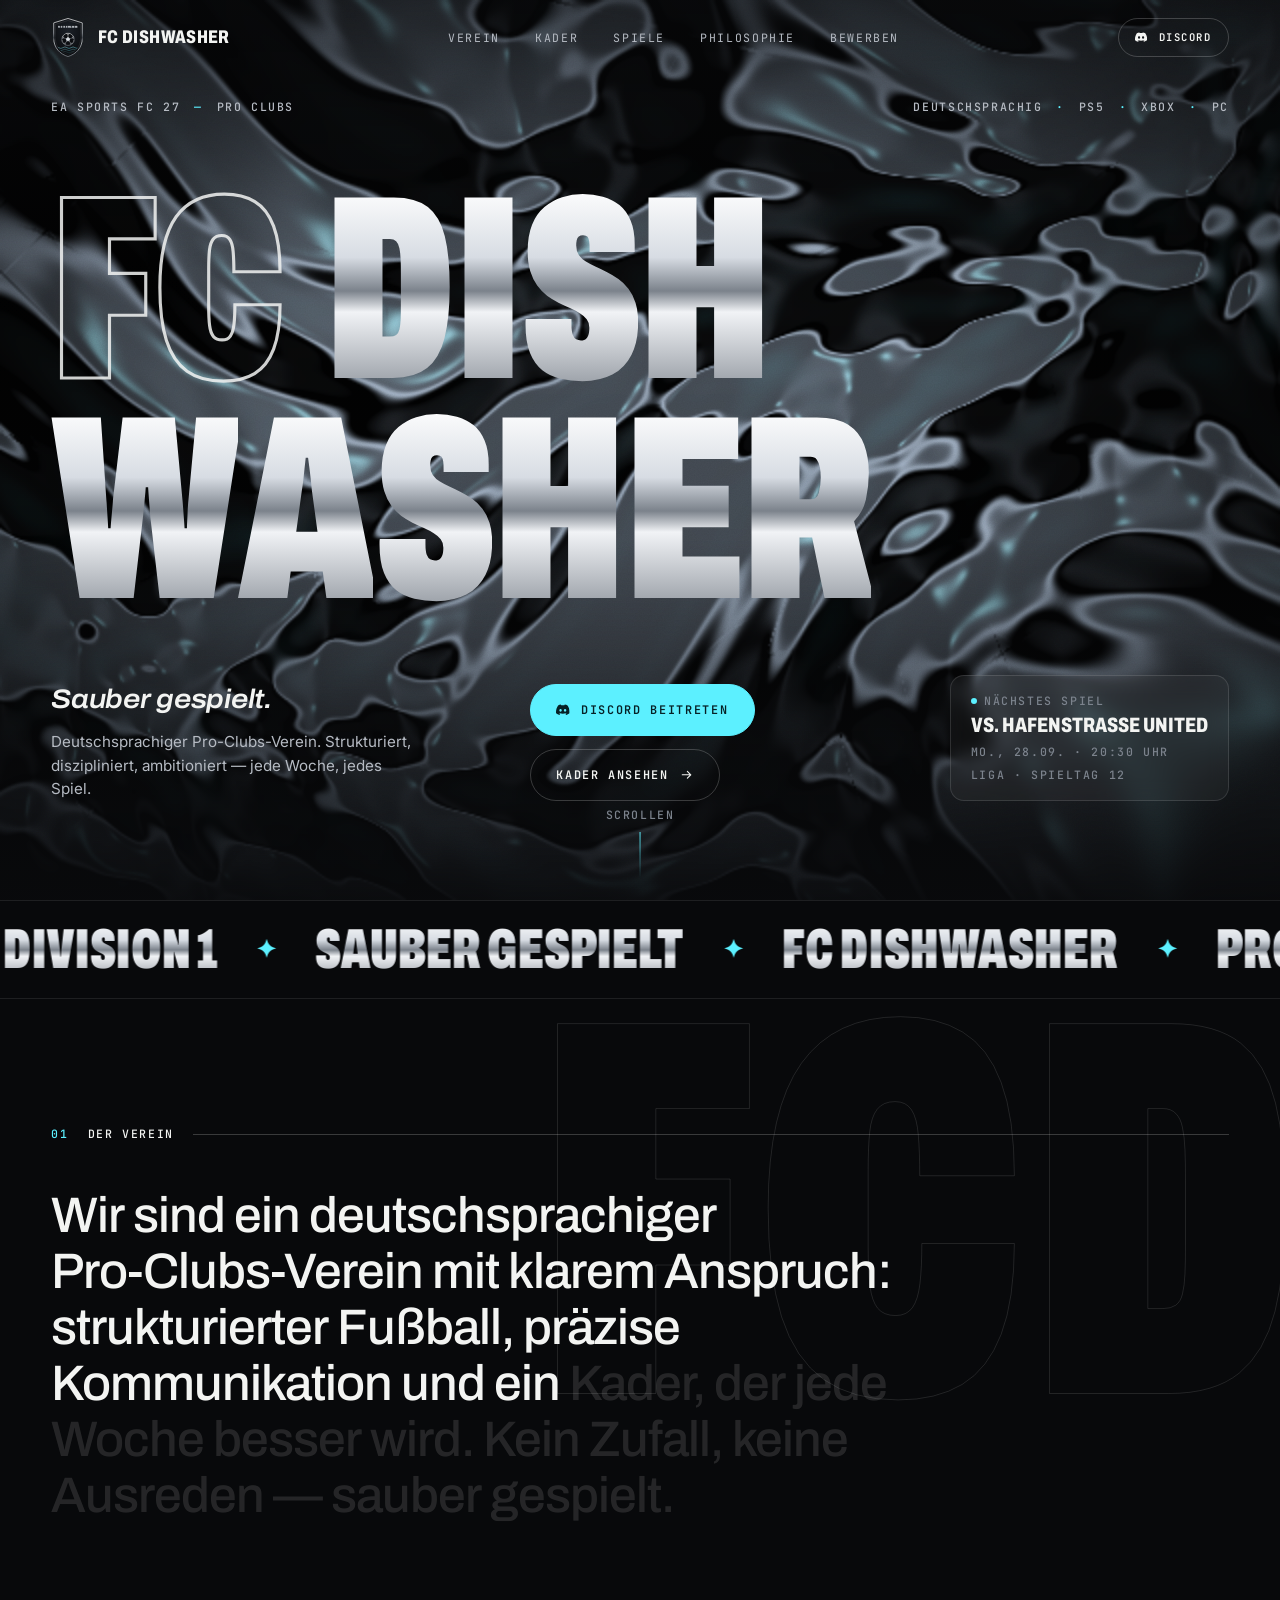
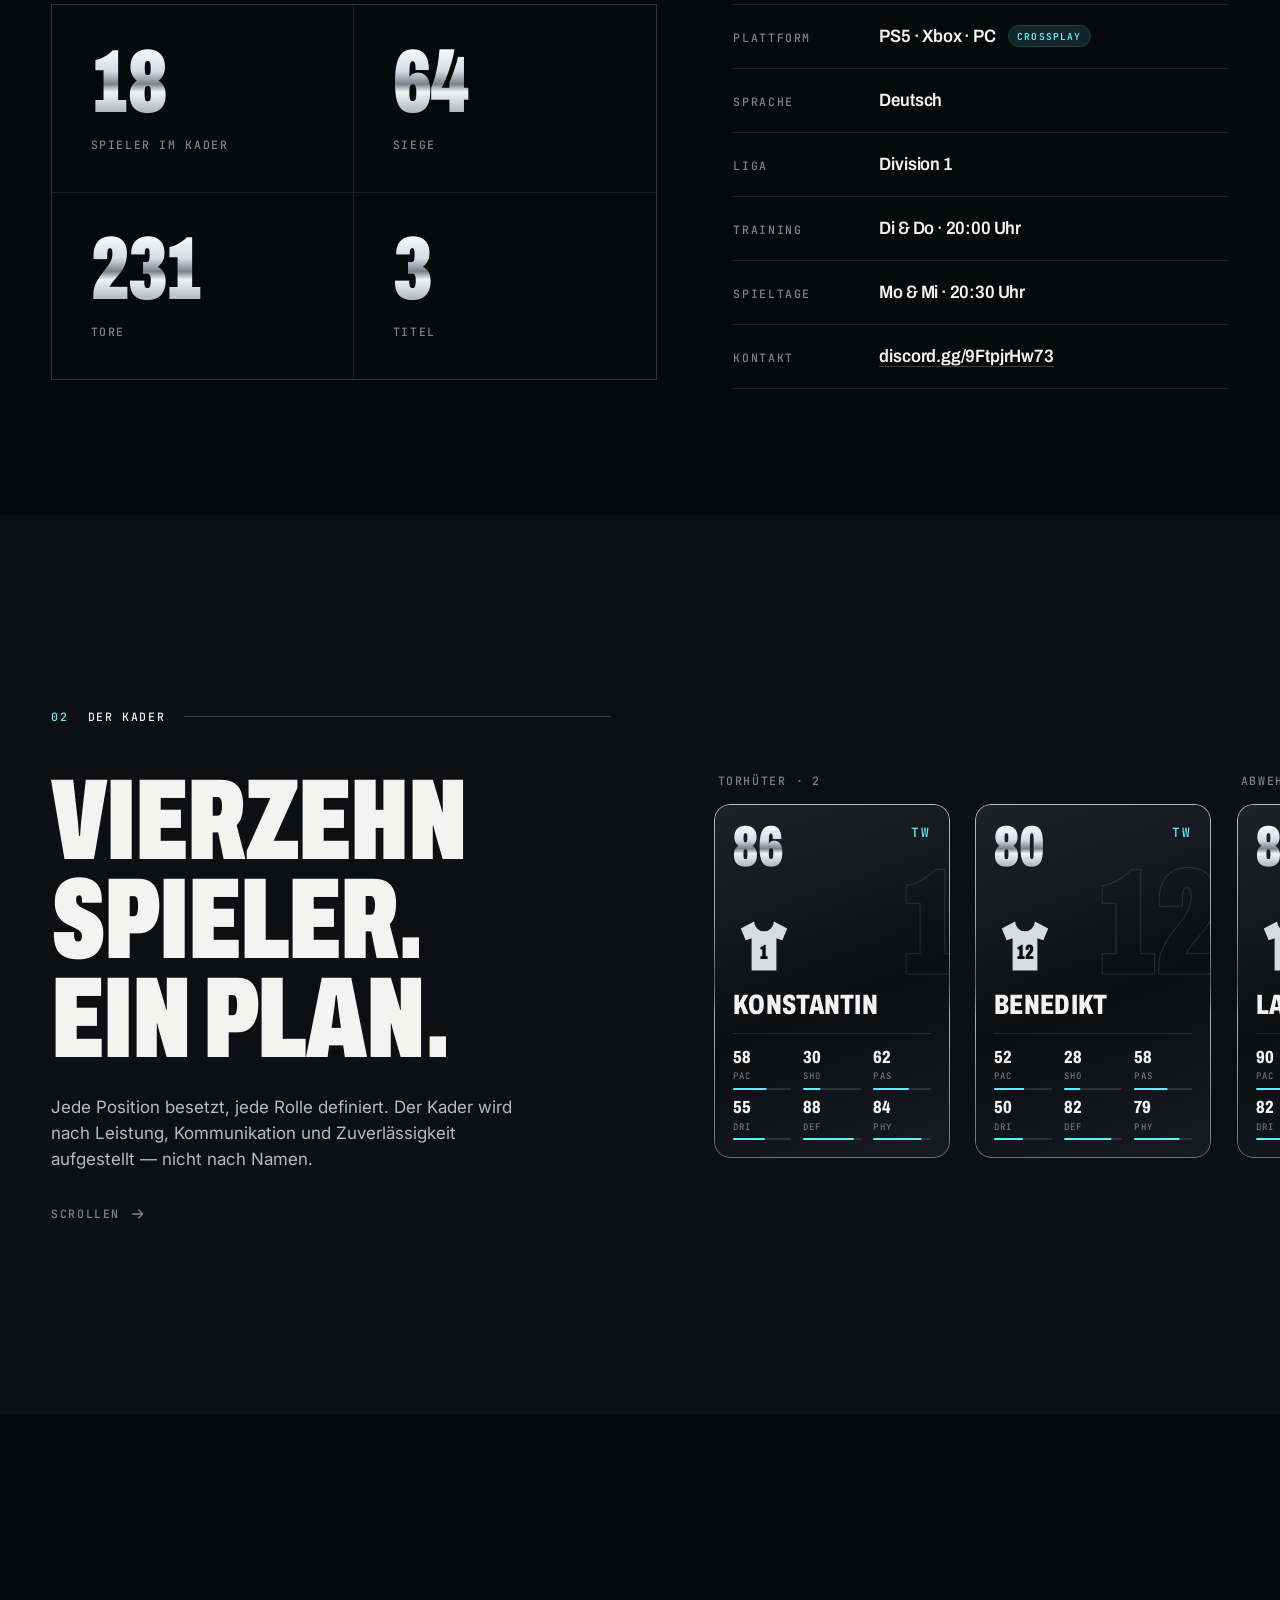
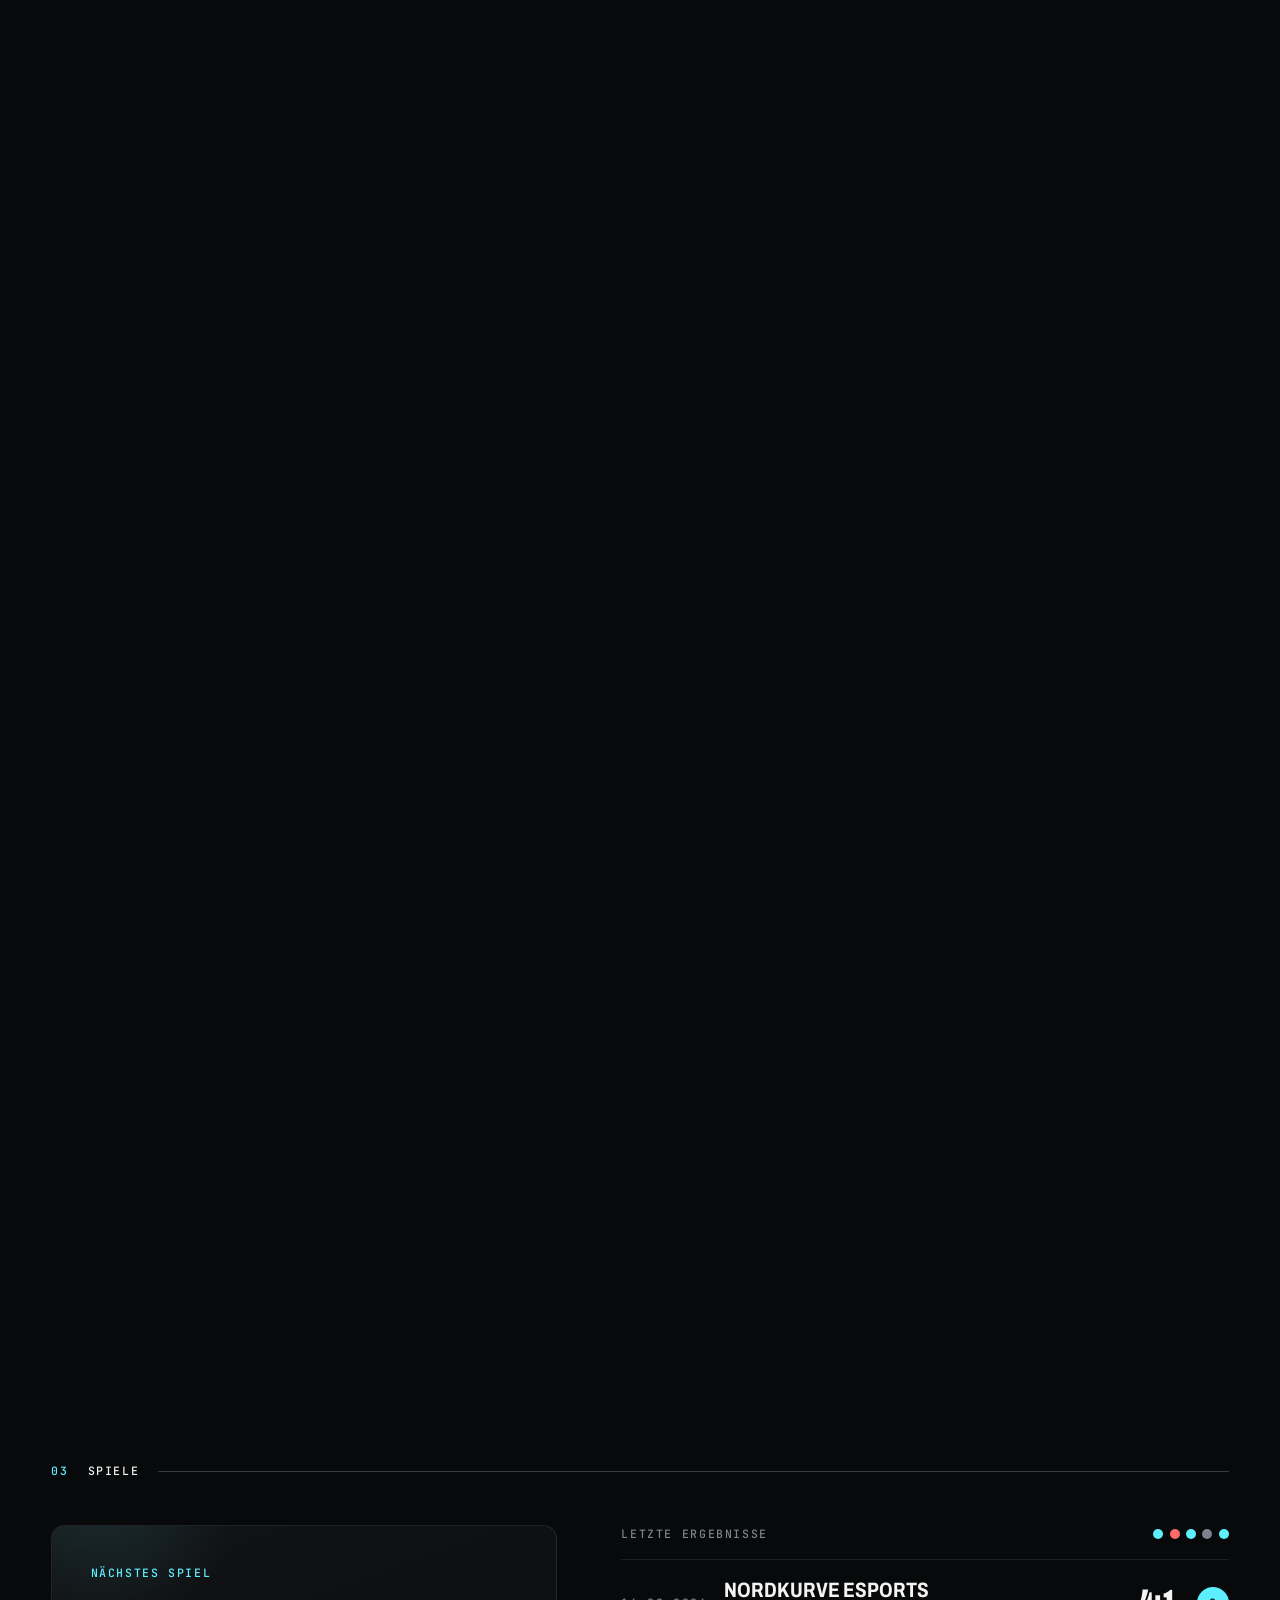
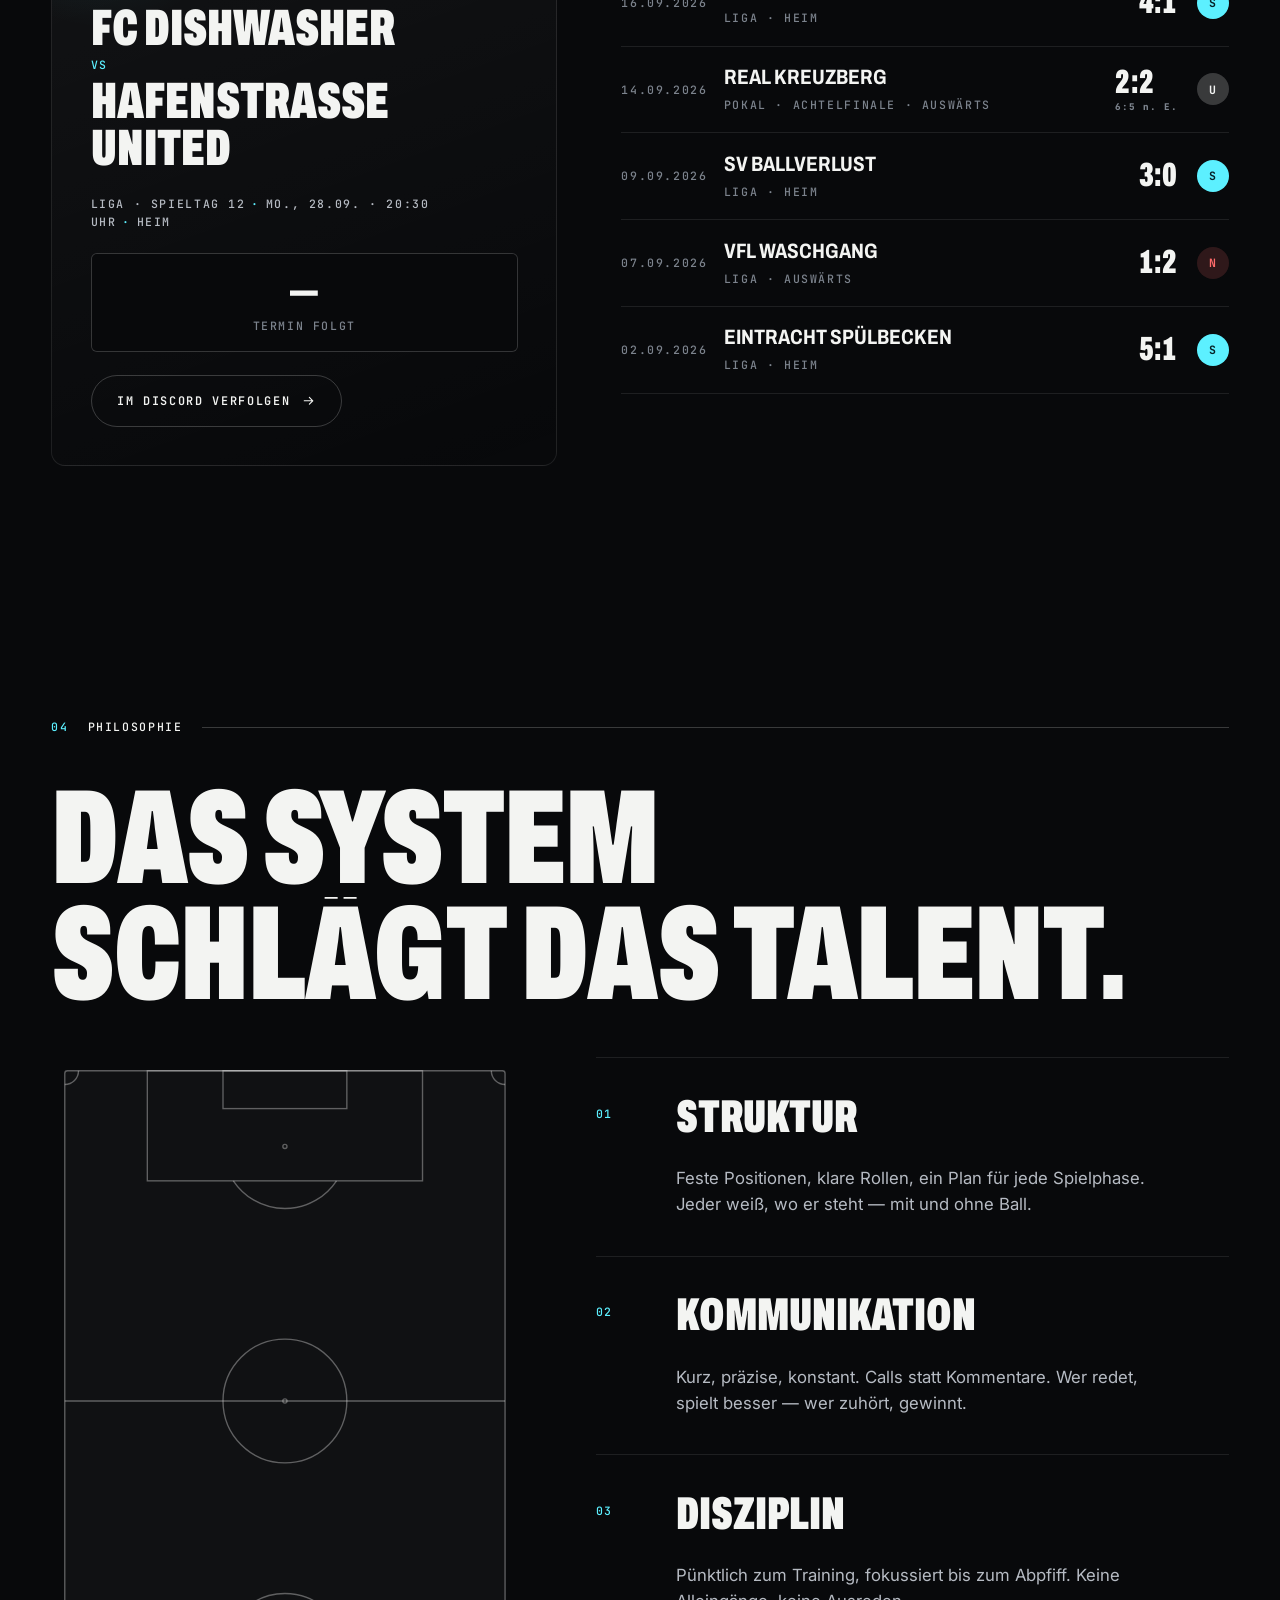
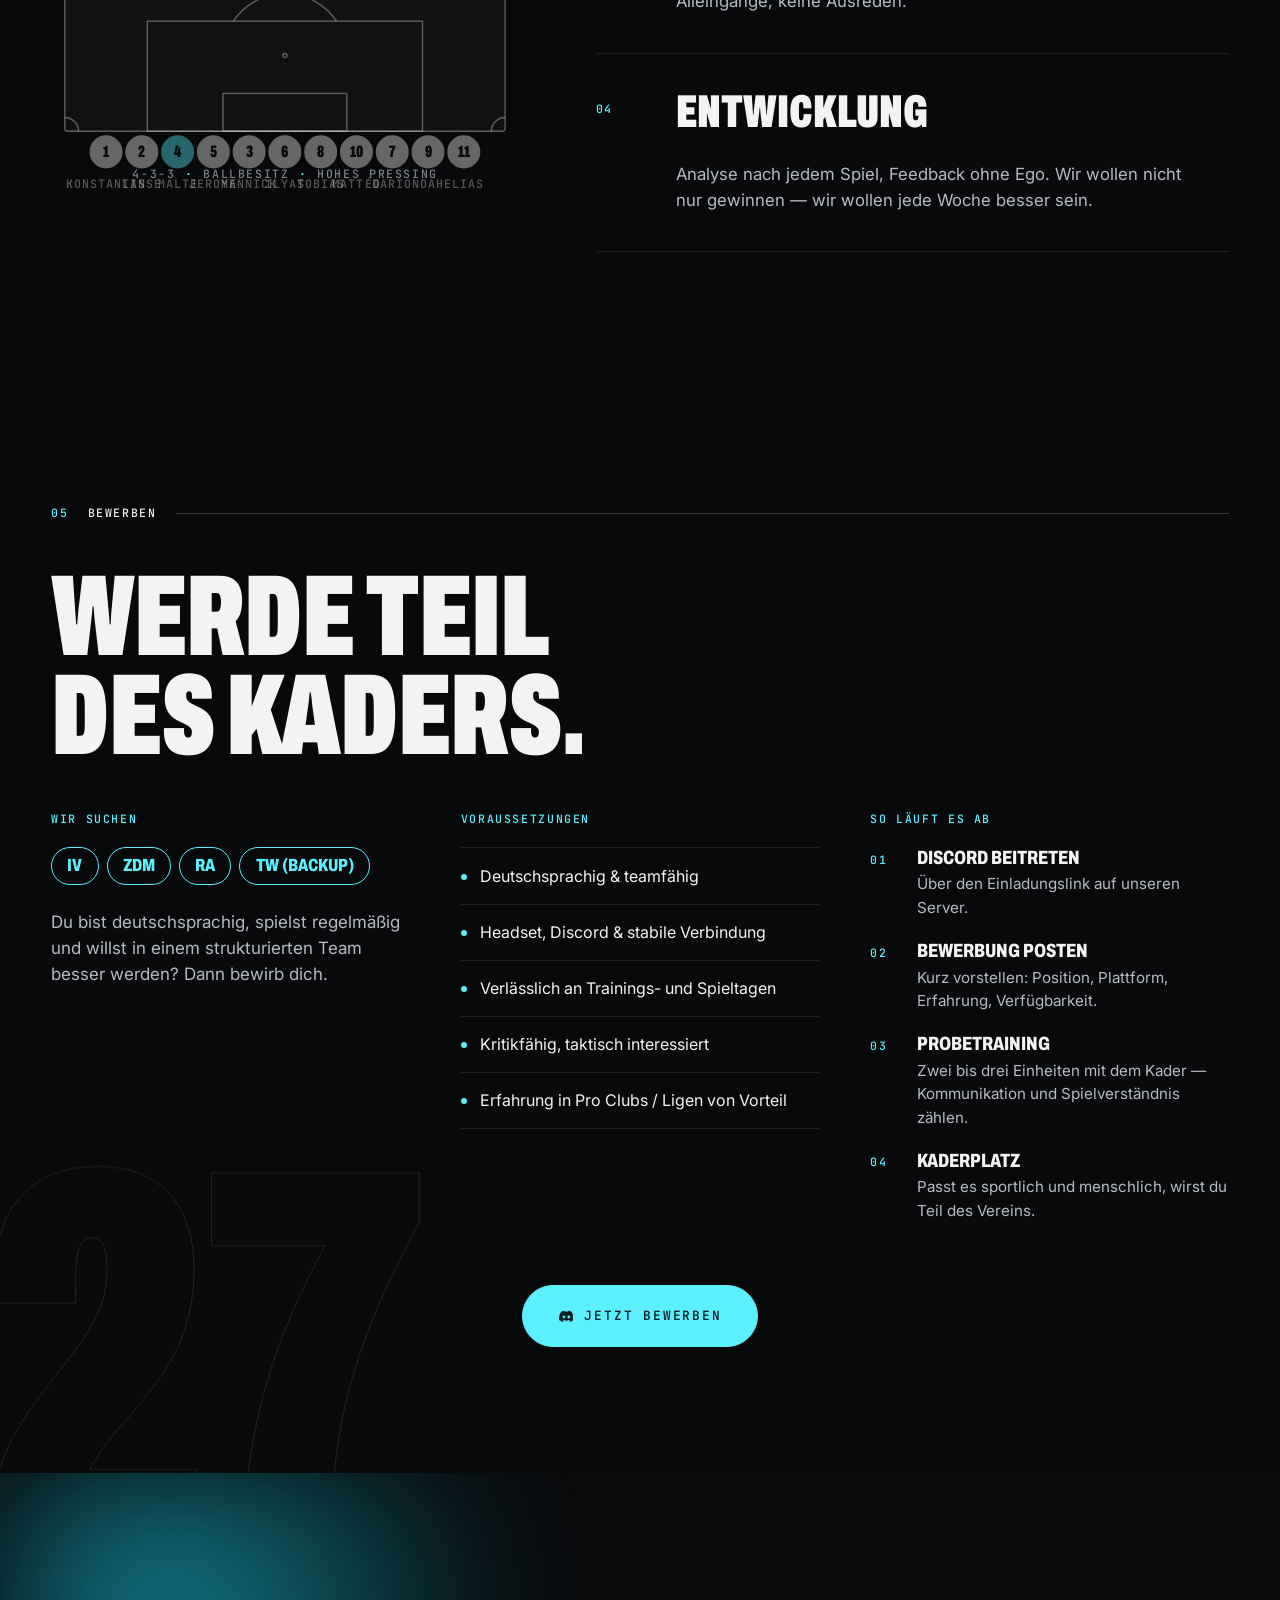
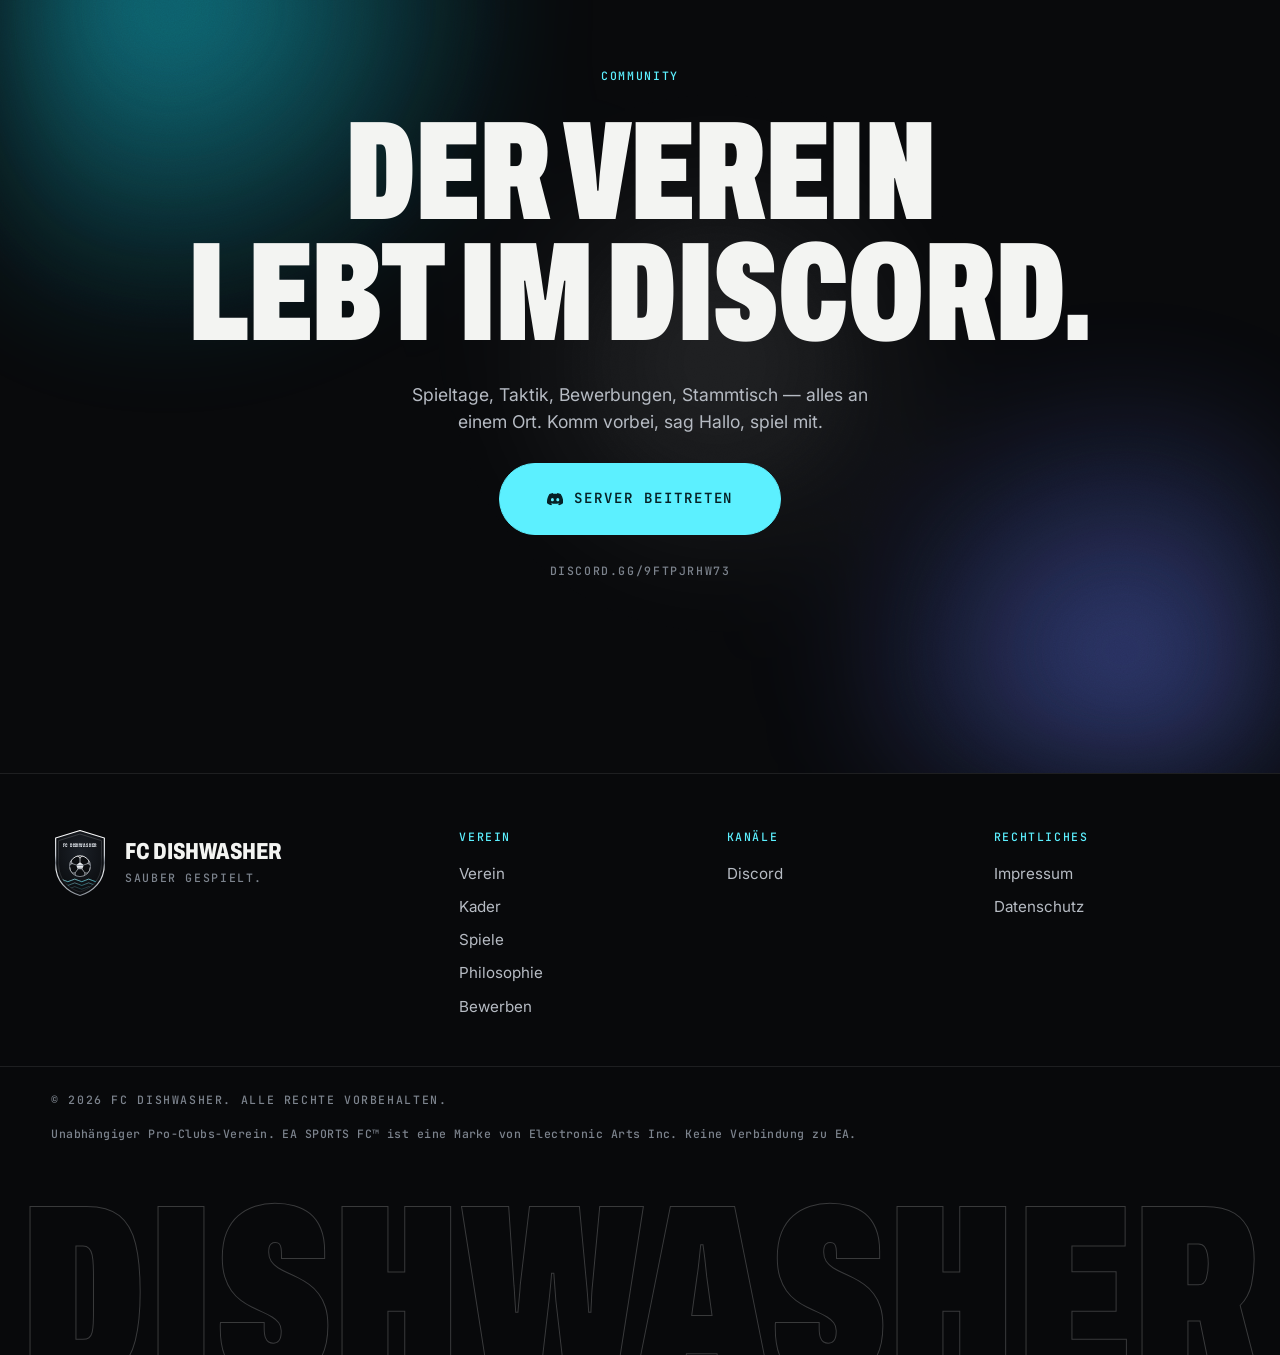
==== commit 670d8a60: "Rework the mobile experience Mobile-first pass across the whole site: three-line hero lockup with st" ====
--- a/index.html
+++ b/index.html
@@ -159,9 +159,10 @@
           <a class="btn btn--ghost magnetic" href="#kader"><span>Kader ansehen</span><svg class="btn__icon btn__icon--after" aria-hidden="true"><use href="#icon-arrow"/></svg></a>
         </div>
         <a class="hero__next" href="#spiele" id="hero-next">
-          <span class="mono">Nächstes Spiel</span>
+          <span class="mono hero__next-label">Nächstes Spiel</span>
           <strong id="hero-next-opp">—</strong>
-          <span class="mono" id="hero-next-date">—</span>
+          <span class="mono hero__next-date" id="hero-next-date">—</span>
+          <span class="mono hero__next-comp" id="hero-next-comp">—</span>
         </a>
       </div>
 
--- a/css/styles.css
+++ b/css/styles.css
@@ -49,7 +49,7 @@
 
 /* ---------- Base ---------- */
 *, *::before, *::after { box-sizing: border-box; }
-html { -webkit-text-size-adjust: 100%; scroll-behavior: auto; }
+html { -webkit-text-size-adjust: 100%; scroll-behavior: auto; overflow-x: clip; }
 html.lenis, html.lenis body { height: auto; }
 .lenis.lenis-smooth { scroll-behavior: auto !important; }
 .lenis.lenis-smooth [data-lenis-prevent] { overscroll-behavior: contain; }
@@ -247,6 +247,9 @@
   transition: border-color 0.4s, background-color 0.4s;
 }
 .hero__next:hover { border-color: rgba(255, 255, 255, 0.3); background: rgba(255, 255, 255, 0.07); }
+.hero__next-label { display: inline-flex; align-items: center; gap: 0.45rem; }
+.hero__next-label::before { content: ""; width: 6px; height: 6px; border-radius: 50%; background: var(--accent); animation: pulse 2s ease-in-out infinite; }
+@keyframes pulse { 0%, 100% { opacity: 1; transform: scale(1); } 50% { opacity: 0.35; transform: scale(0.7); } }
 .hero__next strong { font-family: var(--font-display); font-weight: 800; font-stretch: 75%; font-size: 1.3rem; text-transform: uppercase; line-height: 1.05; }
 .hero__scroll { position: absolute; left: 50%; bottom: 1.4rem; transform: translateX(-50%); display: flex; flex-direction: column; align-items: center; gap: 0.5rem; color: #7c838d; }
 .hero__scroll i { display: block; width: 1px; height: 46px; background: linear-gradient(var(--accent), transparent); animation: scrollHint 2.2s var(--ease-in-out) infinite; }
@@ -293,6 +296,7 @@
 }
 .watermark--right { right: auto; left: -0.04em; top: auto; bottom: -0.1em; }
 .section > .container { position: relative; z-index: 1; }
+.verein, .bewerben { overflow: hidden; }
 
 /* ---------- Verein ---------- */
 .statement {
@@ -414,6 +418,7 @@
 .pitch .pitch__player circle { fill: var(--ink); stroke: var(--bg); stroke-width: 4; transition: fill var(--theme-speed), stroke var(--theme-speed); }
 .pitch .pitch__player.is-captain circle { fill: var(--accent); }
 .pitch .pitch__player text { font-family: var(--font-display); font-weight: 900; font-stretch: 62%; fill: var(--bg); text-anchor: middle; transition: fill var(--theme-speed); }
+.pitch--compact .pitch__player .pitch__name { font-size: 30px; letter-spacing: 2.5px; }
 .pitch .pitch__player .pitch__name { font-family: var(--font-mono); font-weight: 600; font-size: 17px; letter-spacing: 1.5px; text-transform: uppercase; fill: var(--ink); opacity: 0.8; }
 .principles { list-style: none; }
 .principle { display: grid; grid-template-columns: 64px 1fr; gap: 1rem; padding: clamp(1.6rem, 3vw, 2.6rem) 0; border-top: 1px solid var(--line); }
@@ -487,47 +492,159 @@
 .legal__note { margin-top: 2.5rem; padding: 1.2rem 1.4rem; border: 1px solid var(--accent-soft); background: var(--accent-soft); border-radius: var(--radius-lg); font-size: 0.92rem; }
 .legal__note strong { color: var(--accent); }
 
+/* ---------- Kader carousel controls (built by JS, shown on touch layouts) ---------- */
+.kader__tabs, .kader__progress { display: none; }
+
+/* ---------- Touch feedback ---------- */
+@media (hover: none) {
+  .btn::before { display: none; }
+  .btn:active { transform: scale(0.97); }
+  .card:active { transform: scale(0.98); }
+  .menu__links a:active { color: var(--accent); }
+}
+
 /* ---------- Responsive ---------- */
 @media (max-width: 1200px) {
   .verein__grid, .spiele__grid, .philosophie__grid { grid-template-columns: 1fr; }
   .pitch-wrap { position: relative; top: auto; }
   .footer__grid { grid-template-columns: 1fr 1fr; }
 }
+
+/* Tablet and phone: the squad becomes a native swipe carousel with position tabs */
 @media (max-width: 1023px) {
+  .kader { padding-block: clamp(4rem, 9vh, 6rem); }
   .kader__pin { height: auto; overflow: visible; display: block; }
-  .kader__track { overflow-x: auto; scroll-snap-type: x proximity; scroll-padding-inline: var(--gutter); padding-block: clamp(4rem, 10vh, 6rem); -webkit-overflow-scrolling: touch; scrollbar-width: none; }
+  .kader__intro { width: auto; max-width: 640px; margin: 0 0 1.4rem; padding-inline: var(--gutter); }
+  .kader__intro .section__title { margin-bottom: 1.2rem; }
+  .kader__text { margin-bottom: 0; }
+  .kader__hint { display: none; }
+  .kader__tabs { display: flex; gap: 0.45rem; padding-inline: var(--gutter); margin-bottom: 1rem; overflow-x: auto; scrollbar-width: none; -webkit-overflow-scrolling: touch; }
+  .kader__tabs::-webkit-scrollbar { display: none; }
+  .kader__tabs { -webkit-mask-image: linear-gradient(90deg, #000 88%, transparent); mask-image: linear-gradient(90deg, #000 88%, transparent); padding-right: 3rem; }
+  .kader__tab { flex: 0 0 auto; font-family: var(--font-mono); font-size: 0.64rem; font-weight: 600; letter-spacing: 0.12em; text-transform: uppercase; color: var(--ink-2); padding: 0.6rem 0.95rem; border: 1px solid var(--line-strong); border-radius: 999px; background: transparent; transition: color 0.3s, border-color 0.3s, background-color 0.3s; }
+  .kader__tab.is-active { color: var(--accent-ink); background: var(--accent); border-color: var(--accent); }
+  .kader__track { display: flex; align-items: stretch; gap: 0.8rem; overflow-x: auto; scroll-snap-type: x mandatory; scroll-padding-inline: var(--gutter); padding: 0.4rem var(--gutter) 1rem; -webkit-overflow-scrolling: touch; scrollbar-width: none; will-change: auto; transform: none !important; }
   .kader__track::-webkit-scrollbar { display: none; }
-  .kader__intro { scroll-snap-align: start; width: min(560px, 70vw); margin-right: 1.5rem; }
-  .card { scroll-snap-align: center; }
+  .kader__group, .kader__cards { display: contents; }
+  .kader__group-label { display: none; }
+  .card { scroll-snap-align: start; width: min(72vw, 330px); aspect-ratio: auto; min-height: 400px; transform: none; }
   .card__number { display: none; }
-}
+  .card__jersey { margin-top: 1.6rem; }
+  .kader__progress { display: flex; align-items: center; gap: 0.9rem; padding-inline: var(--gutter); margin-top: 0.6rem; }
+  .kader__progress-bar { flex: 1; height: 2px; background: var(--line-strong); position: relative; overflow: hidden; border-radius: 2px; }
+  .kader__progress-bar i { position: absolute; inset: 0; background: var(--accent); transform-origin: left; transform: scaleX(var(--p, 0.08)); transition: transform 0.12s linear; }
+  .kader__progress-count { font-variant-numeric: tabular-nums; color: var(--ink); }
+  .cta__bg { filter: none; opacity: 1; background: radial-gradient(70% 45% at 15% 15%, rgba(47, 216, 238, 0.28), transparent 70%), radial-gradient(60% 40% at 90% 90%, rgba(106, 124, 255, 0.26), transparent 70%), radial-gradient(40% 30% at 60% 45%, rgba(255, 255, 255, 0.06), transparent 70%); }
+  .cta__bg span { display: none; }
+}
+
 @media (max-width: 900px) {
   .nav__links { display: none; }
   .nav__burger { display: block; }
   .btn--discord span { display: none; }
   .btn--discord { padding: 0.62rem 0.8rem; }
   .btn--discord .btn__icon { width: 1.35em; height: 1.35em; }
-  .hero__bottom { grid-template-columns: 1fr; gap: 1.4rem; }
+  .hero__bottom { grid-template-columns: 1fr; gap: 1.3rem; }
   .hero__next { min-width: 0; }
   .hero__scroll { display: none; }
+  .hero__meta--right { display: none; }
   .bewerben__grid { grid-template-columns: 1fr; }
-  .hero__meta--right { display: none; }
-}
+}
+
+/* Tablet portrait */
+@media (min-width: 641px) and (max-width: 900px) {
+  .hero__title { font-size: 24vw; }
+  .hero__bottom { grid-template-columns: 1fr auto; align-items: end; }
+  .hero__cta { grid-column: 1 / -1; }
+  .hero__next { grid-column: 2; grid-row: 1; min-width: 260px; }
+  .hero__motto { grid-column: 1; grid-row: 1; }
+}
+
+/* Phone */
 @media (max-width: 640px) {
-  :root { --nav-h: 64px; }
+  :root { --nav-h: 64px; --gutter: 1.25rem; }
   body { font-size: 1rem; }
-  .hero__title { font-size: clamp(4.4rem, 27vw, 8rem); }
-  .hero__top { padding-top: 0.6rem; }
+  .mono { font-size: 0.66rem; }
+  .section { padding-block: clamp(4rem, 9vh, 6rem); }
+  .section__head { margin-bottom: 1.6rem; }
+  .section__title { font-size: clamp(3rem, 14.5vw, 5.2rem); margin-bottom: 1.8rem; }
+  .section__title--xl { font-size: clamp(3rem, 15vw, 5.6rem); }
+  .watermark { font-size: 56vw; opacity: 0.35; }
+
+  /* Hero: three-line lockup, stacked actions, compact next-match strip */
+  .hero__top { padding-top: 0.7rem; }
+  .hero__content { align-items: center; padding-block: 1.2rem 0.8rem; }
+  .hero__title { font-size: clamp(5rem, 28vw, 8.6rem); line-height: 0.78; }
+  .hero__outline { display: block; margin-right: 0; }
+  .hero__bottom { gap: 1.1rem; padding-bottom: 1.4rem; }
+  .hero__motto-text { font-size: 1.45rem; margin-bottom: 0.4rem; }
+  .hero__motto p { font-size: 0.9rem; max-width: 32ch; }
+  .hero__cta { display: grid; grid-template-columns: 1fr; gap: 0.55rem; }
+  .hero__cta .btn { justify-content: center; padding: 1.05rem 1.4rem; }
+  .hero__next { display: grid; grid-template-columns: 1fr auto; gap: 0.15rem 0.8rem; align-items: center; padding: 0.85rem 1rem; }
+  .hero__next strong { grid-column: 1 / -1; grid-row: 2; font-size: 1.05rem; }
+  .hero__next .hero__next-date { grid-column: 2; grid-row: 1; text-align: right; white-space: nowrap; }
+  .hero__next .hero__next-comp { display: none; }
+  .hero__next .mono { font-size: 0.6rem; letter-spacing: 0.08em; }
+
+  .marquee { padding-block: 0.8rem; }
+  .marquee__group { font-size: 1.7rem; gap: 1.6rem; padding-right: 1.6rem; }
+
+  .statement { font-size: clamp(1.6rem, 7vw, 2.2rem); margin-bottom: 2.6rem; }
+  .verein__grid { gap: 2.2rem; }
   .stats { grid-template-columns: 1fr 1fr; }
-  .stat__value { font-size: 3rem; }
-  .facts__row { grid-template-columns: 96px 1fr; }
-  .result { grid-template-columns: 1fr auto auto; }
+  .stat { padding: 1.2rem 1rem; gap: 0.5rem; }
+  .stat__value { font-size: 2.9rem; }
+  .facts__row { grid-template-columns: 92px 1fr; padding: 0.9rem 0; }
+  .facts dd { font-size: 1.02rem; }
+
+  .next-match { padding: 1.4rem 1.2rem; gap: 1.1rem; }
+  .next-match__teams { font-size: 2.1rem; }
+  .next-match .btn { align-self: stretch; justify-content: center; }
+  .countdown__unit { padding: 0.8rem 0.3rem; }
+  .countdown__value { font-size: 1.9rem; }
+  .countdown__unit .mono { font-size: 0.58rem; }
+  .results__head { padding-bottom: 0.8rem; }
+  .result { grid-template-columns: 1fr auto auto; gap: 0.35rem 0.9rem; padding: 0.95rem 0; }
   .result__date { grid-column: 1 / -1; }
-  .card { width: 76vw; max-width: 300px; }
-  .footer__grid { grid-template-columns: 1fr; }
-  .countdown__unit .mono { font-size: 0.6rem; }
-  .principle { grid-template-columns: 40px 1fr; }
+  .result__opp { font-size: 1.15rem; }
+  .result__score { font-size: 1.7rem; }
+  .result__badge { width: 28px; height: 28px; }
+
+  .pitch { max-width: none; }
+  .pitch__caption { margin-top: 0.9rem; flex-wrap: wrap; }
+  .principle { grid-template-columns: 1fr; gap: 0.5rem; padding: 1.5rem 0; }
+  .principle__index { grid-row: auto; padding-top: 0; }
+  .principle h3, .principle p { grid-column: 1; }
+  .principle h3 { font-size: 2rem; margin-bottom: 0.4rem; }
+  .principle p { font-size: 0.98rem; }
+
+  .bewerben__grid { gap: 2.2rem; margin-bottom: 2.4rem; }
+  .bewerben__label { margin-bottom: 0.9rem; }
+  .bewerben__cta .btn { width: 100%; justify-content: center; }
+  .steps { gap: 1rem; }
+
+  .cta { min-height: 88svh; }
+  .cta__inner { padding-block: 5rem 4rem; gap: 1.3rem; }
+  .cta__title { font-size: clamp(3rem, 15.5vw, 5.6rem); }
+  .cta__text { font-size: 1rem; }
+  .cta .btn--xl { width: 100%; justify-content: center; padding: 1.25rem 1.6rem; font-size: 0.8rem; }
+
+  .footer { padding-top: 2.6rem; }
+  .footer__grid { grid-template-columns: 1fr 1fr; gap: 1.8rem 1rem; padding-bottom: 2rem; }
+  .footer__brand { grid-column: 1 / -1; }
+  .footer__bottom { flex-direction: column; gap: 0.6rem; padding-block: 1.2rem; }
+  .footer__giant { font-size: 20vw; }
   .menu__footer .btn { width: 100%; justify-content: center; }
+  .card { width: min(72vw, 300px); min-height: 380px; padding: 1.1rem 1.1rem 1rem; }
+  .card__rating { font-size: 3.2rem; }
+  .card__name { font-size: 1.55rem; }
+}
+
+@media (max-width: 380px) {
+  .nav__wordmark { display: none; }
+  .hero__title { font-size: 27vw; }
+  .kader__tab { padding: 0.55rem 0.75rem; font-size: 0.58rem; }
 }
 
 /* ---------- Reduced motion ---------- */
